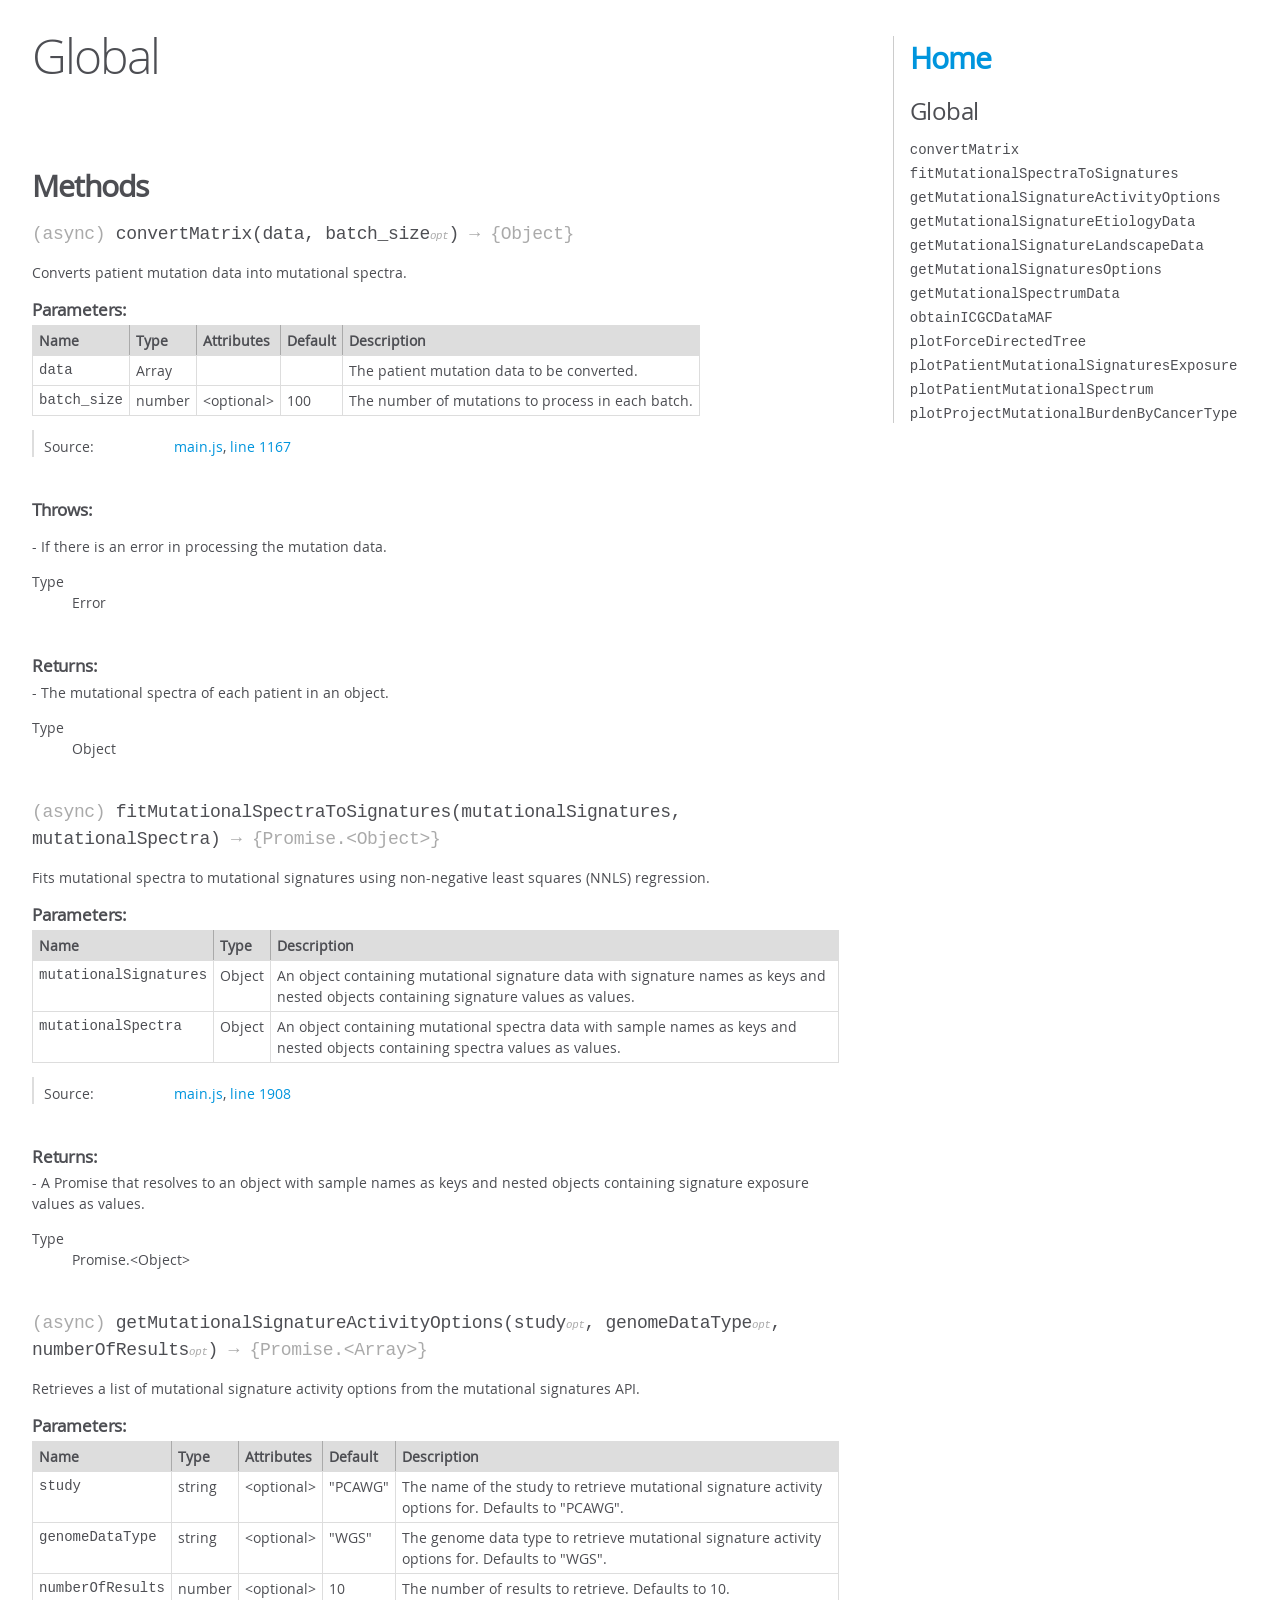
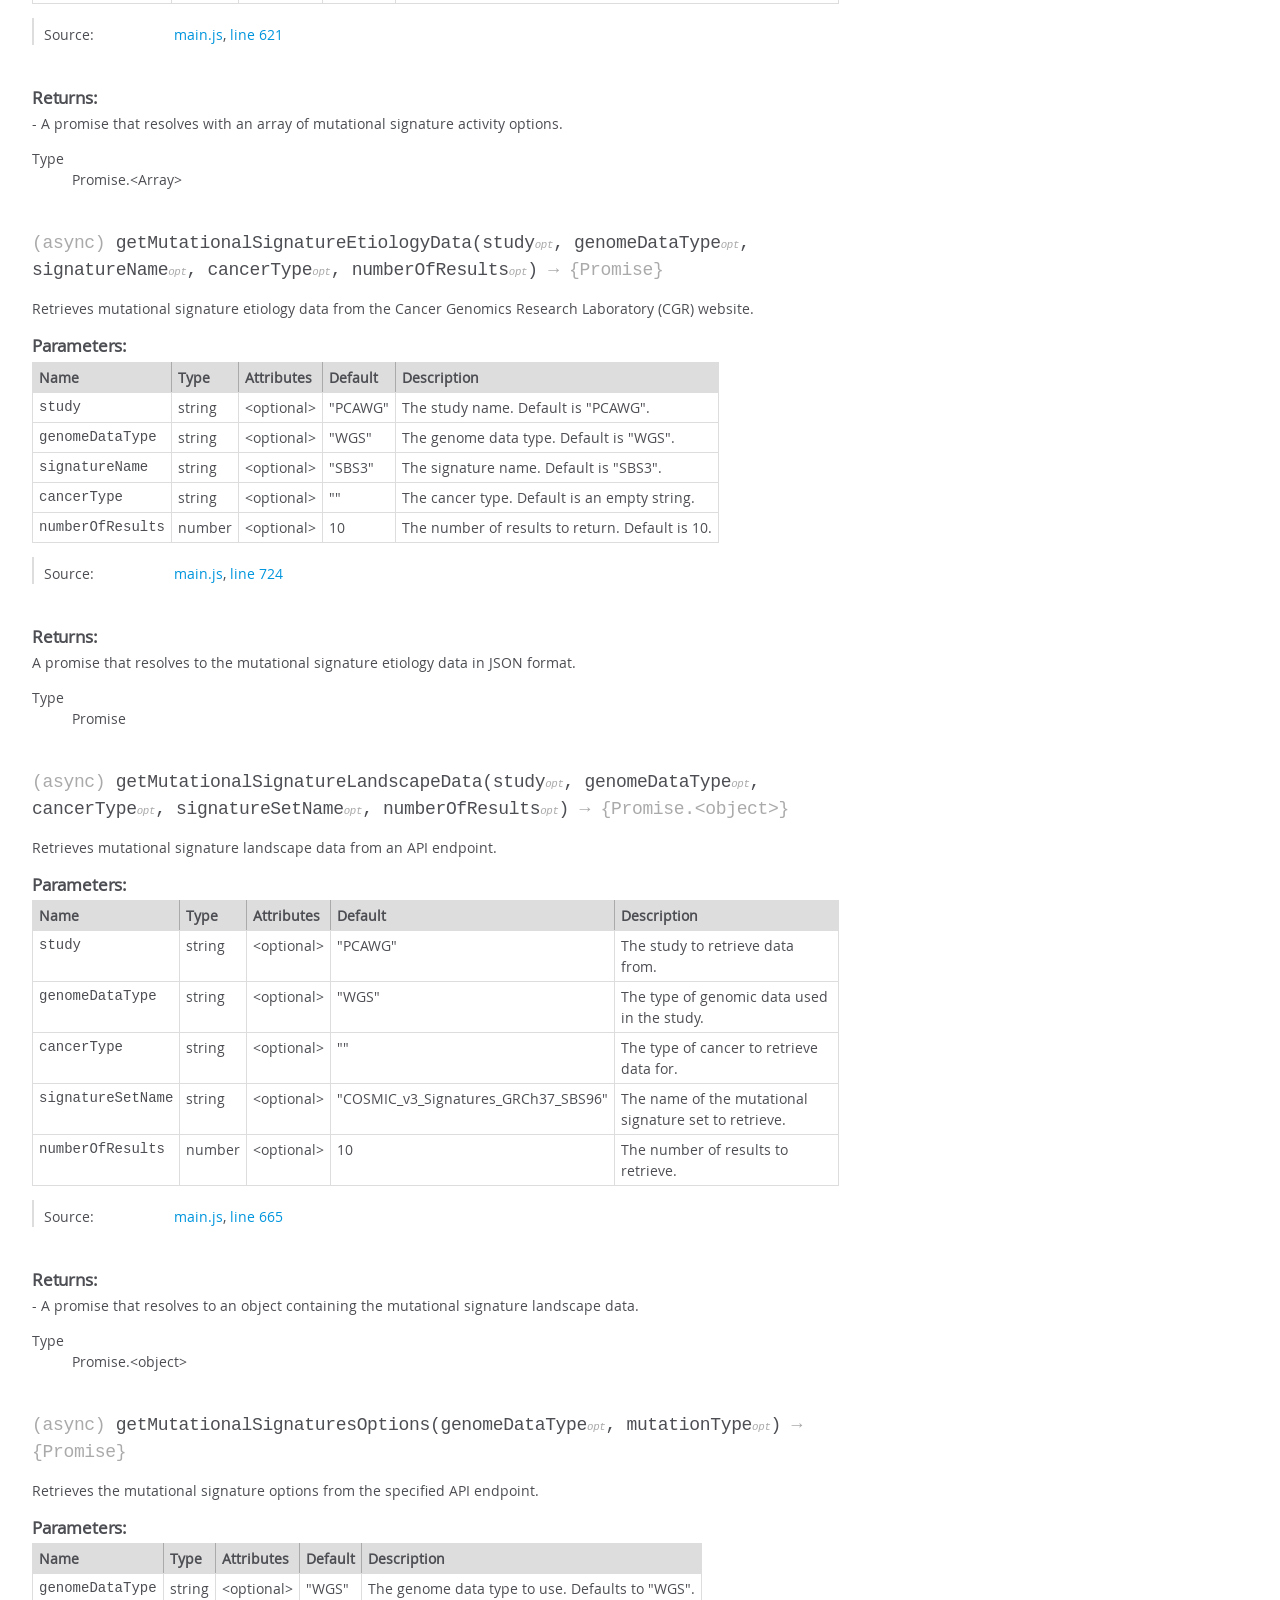
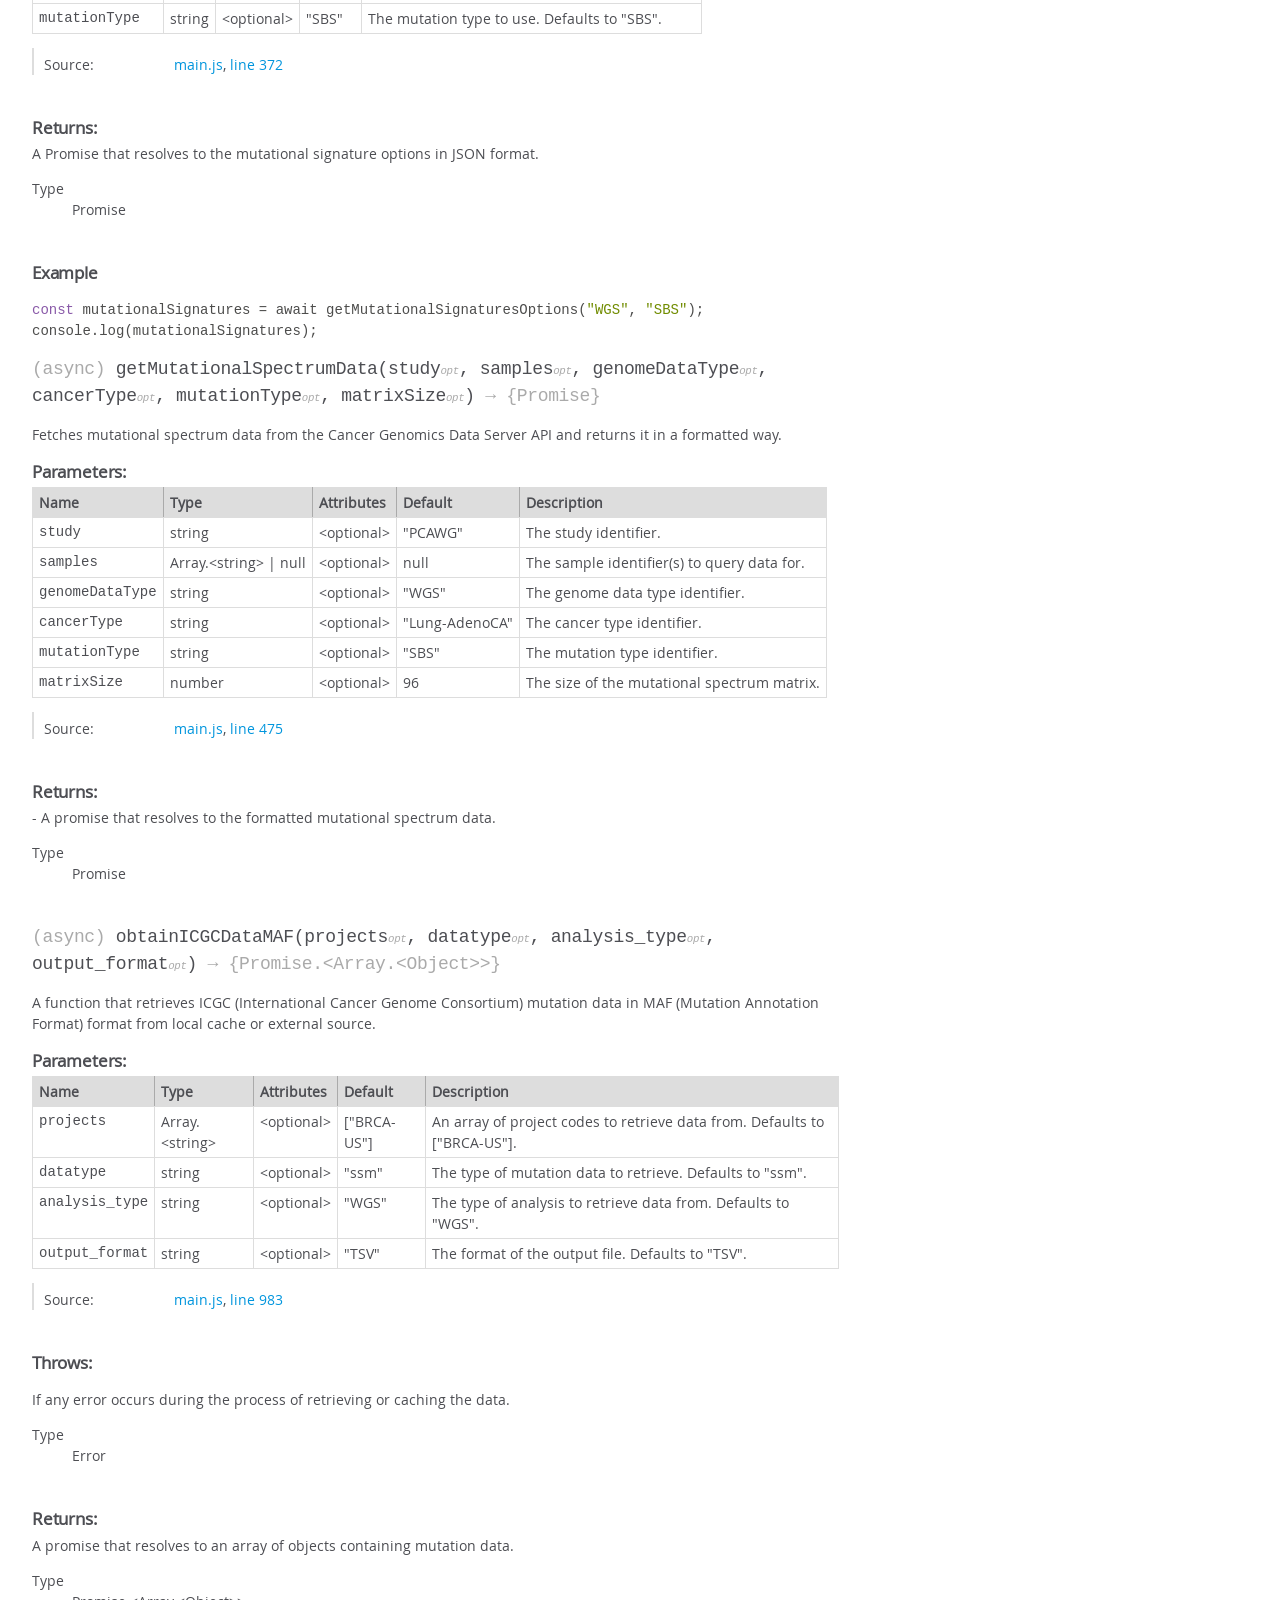
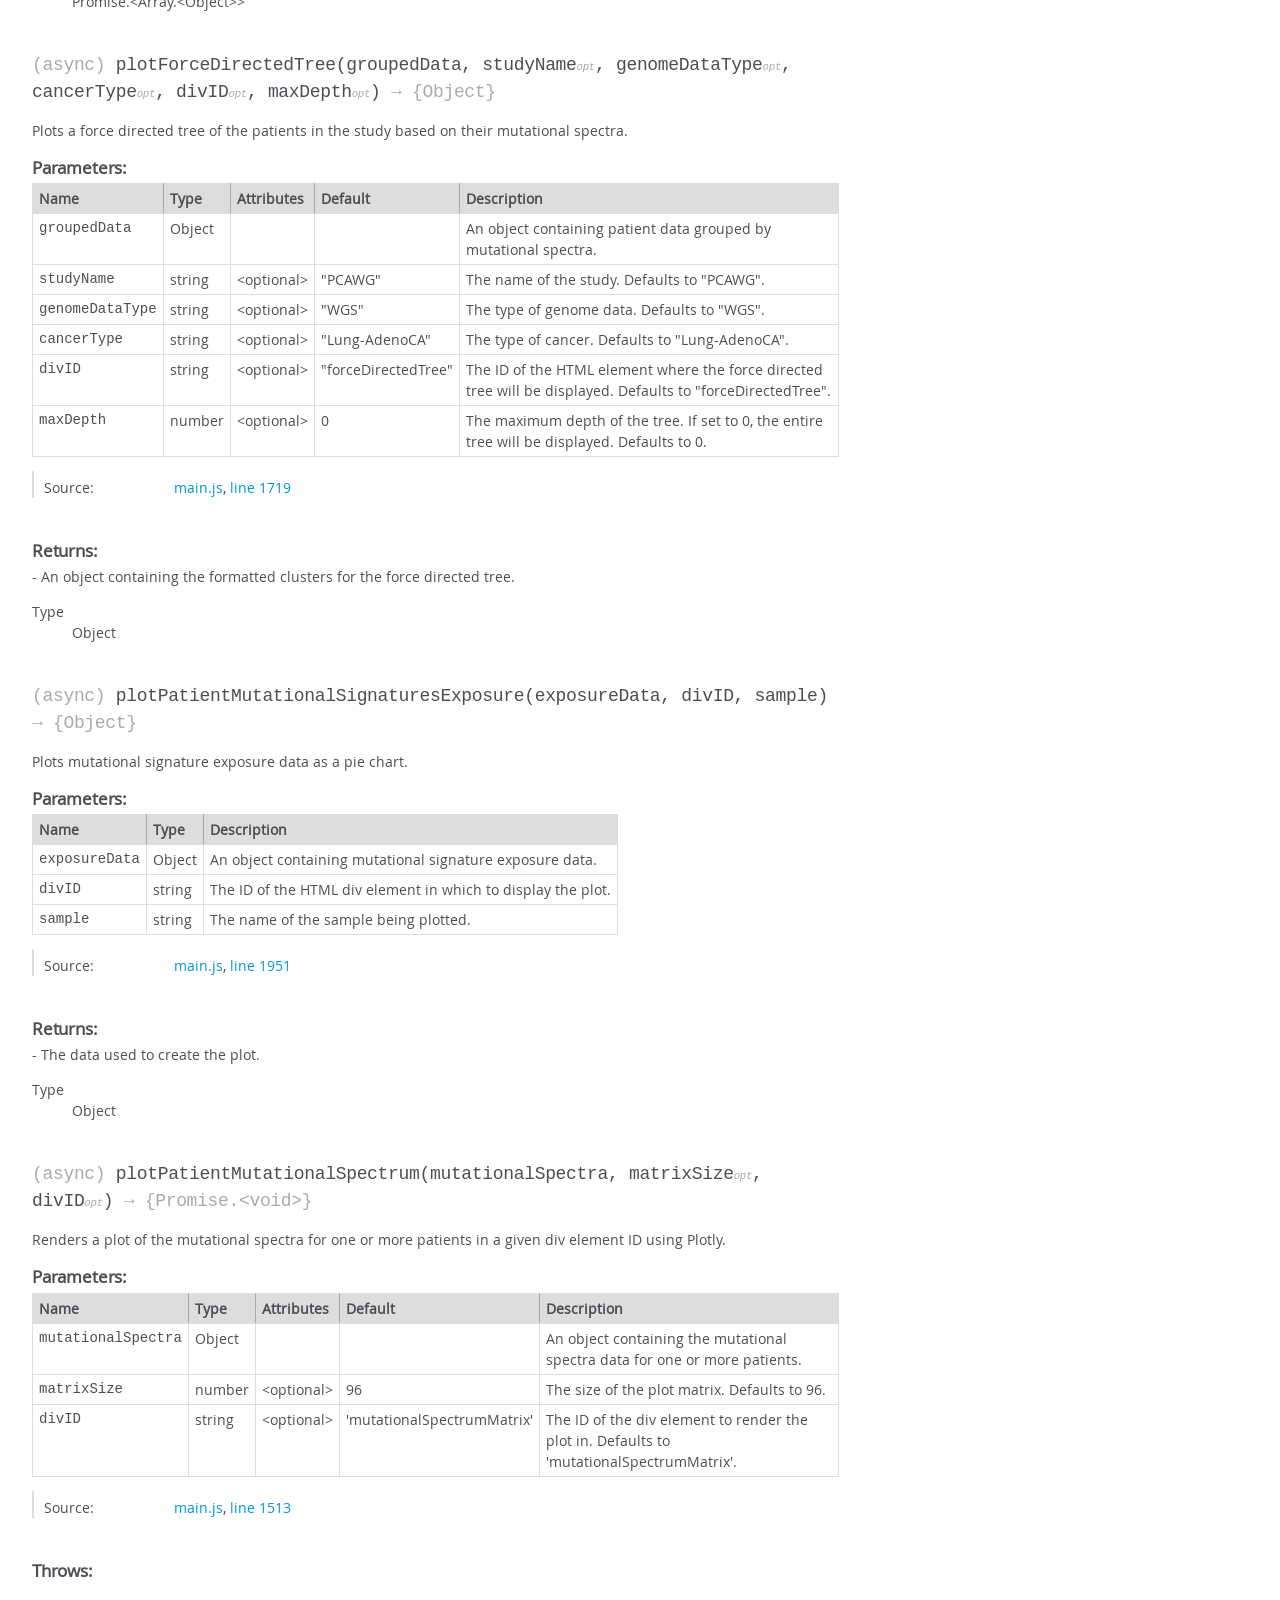
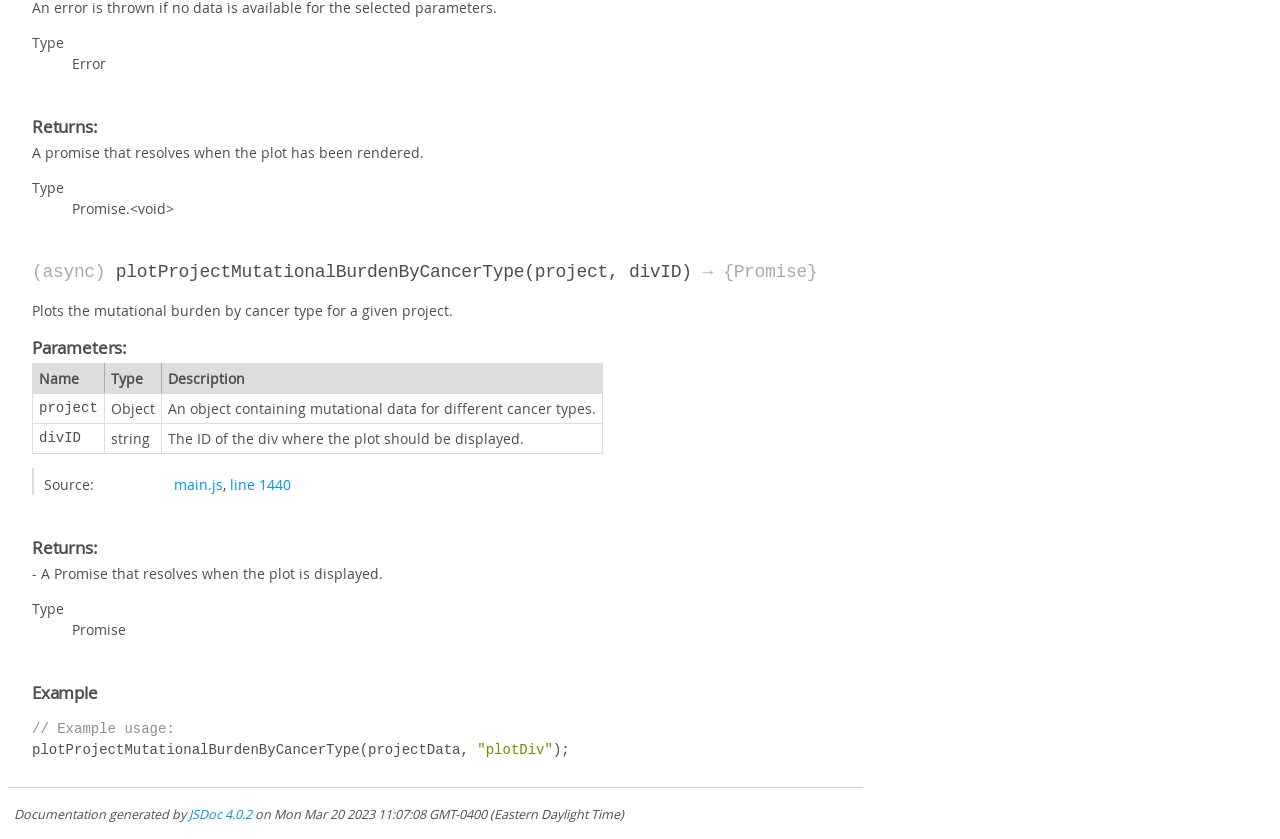
==== global.html @ dd41772c "Directory structure change" ====
<!DOCTYPE html>
<html lang="en">
<head>
    <meta charset="utf-8">
    <title>JSDoc: Global</title>

    <script src="scripts/prettify/prettify.js"> </script>
    <script src="scripts/prettify/lang-css.js"> </script>
    <!--[if lt IE 9]>
      <script src="//html5shiv.googlecode.com/svn/trunk/html5.js"></script>
    <![endif]-->
    <link type="text/css" rel="stylesheet" href="styles/prettify-tomorrow.css">
    <link type="text/css" rel="stylesheet" href="styles/jsdoc-default.css">
</head>

<body>

<div id="main">

    <h1 class="page-title">Global</h1>

    




<section>

<header>
    
        <h2></h2>
        
    
</header>

<article>
    <div class="container-overview">
    
        

        


<dl class="details">

    

    

    

    

    

    

    

    

    

    

    

    

    

    

    

    
</dl>


        
    
    </div>

    

    

    

    

    

    

    

    
        <h3 class="subsection-title">Methods</h3>

        
            

    

    
    <h4 class="name" id="convertMatrix"><span class="type-signature">(async) </span>convertMatrix<span class="signature">(data, batch_size<span class="signature-attributes">opt</span>)</span><span class="type-signature"> &rarr; {Object}</span></h4>
    

    



<div class="description">
    Converts patient mutation data into mutational spectra.
</div>









    <h5>Parameters:</h5>
    

<table class="params">
    <thead>
    <tr>
        
        <th>Name</th>
        

        <th>Type</th>

        
        <th>Attributes</th>
        

        
        <th>Default</th>
        

        <th class="last">Description</th>
    </tr>
    </thead>

    <tbody>
    

        <tr>
            
                <td class="name"><code>data</code></td>
            

            <td class="type">
            
                
<span class="param-type">Array</span>


            
            </td>

            
                <td class="attributes">
                

                

                
                </td>
            

            
                <td class="default">
                
                </td>
            

            <td class="description last">The patient mutation data to be converted.</td>
        </tr>

    

        <tr>
            
                <td class="name"><code>batch_size</code></td>
            

            <td class="type">
            
                
<span class="param-type">number</span>


            
            </td>

            
                <td class="attributes">
                
                    &lt;optional><br>
                

                

                
                </td>
            

            
                <td class="default">
                
                    100
                
                </td>
            

            <td class="description last">The number of mutations to process in each batch.</td>
        </tr>

    
    </tbody>
</table>






<dl class="details">

    

    

    

    

    

    

    

    

    

    

    

    

    
    <dt class="tag-source">Source:</dt>
    <dd class="tag-source"><ul class="dummy"><li>
        <a href="main.js.html">main.js</a>, <a href="main.js.html#line1167">line 1167</a>
    </li></ul></dd>
    

    

    

    
</dl>













<h5>Throws:</h5>

        

<dl>
    <dt>
        <div class="param-desc">
        - If there is an error in processing the mutation data.
        </div>
    </dt>
    <dd></dd>
    <dt>
        <dl>
            <dt>
                Type
            </dt>
            <dd>
                
<span class="param-type">Error</span>


            </dd>
        </dl>
    </dt>
    <dd></dd>
</dl>


    


<h5>Returns:</h5>

        
<div class="param-desc">
    - The mutational spectra of each patient in an object.
</div>



<dl>
    <dt>
        Type
    </dt>
    <dd>
        
<span class="param-type">Object</span>


    </dd>
</dl>

    





        
            

    

    
    <h4 class="name" id="fitMutationalSpectraToSignatures"><span class="type-signature">(async) </span>fitMutationalSpectraToSignatures<span class="signature">(mutationalSignatures, mutationalSpectra)</span><span class="type-signature"> &rarr; {Promise.&lt;Object>}</span></h4>
    

    



<div class="description">
    Fits mutational spectra to mutational signatures using non-negative least squares (NNLS) regression.
</div>









    <h5>Parameters:</h5>
    

<table class="params">
    <thead>
    <tr>
        
        <th>Name</th>
        

        <th>Type</th>

        

        

        <th class="last">Description</th>
    </tr>
    </thead>

    <tbody>
    

        <tr>
            
                <td class="name"><code>mutationalSignatures</code></td>
            

            <td class="type">
            
                
<span class="param-type">Object</span>


            
            </td>

            

            

            <td class="description last">An object containing mutational signature data with signature names as keys and nested objects containing signature values as values.</td>
        </tr>

    

        <tr>
            
                <td class="name"><code>mutationalSpectra</code></td>
            

            <td class="type">
            
                
<span class="param-type">Object</span>


            
            </td>

            

            

            <td class="description last">An object containing mutational spectra data with sample names as keys and nested objects containing spectra values as values.</td>
        </tr>

    
    </tbody>
</table>






<dl class="details">

    

    

    

    

    

    

    

    

    

    

    

    

    
    <dt class="tag-source">Source:</dt>
    <dd class="tag-source"><ul class="dummy"><li>
        <a href="main.js.html">main.js</a>, <a href="main.js.html#line1908">line 1908</a>
    </li></ul></dd>
    

    

    

    
</dl>















<h5>Returns:</h5>

        
<div class="param-desc">
    - A Promise that resolves to an object with sample names as keys and nested objects containing signature exposure values as values.
</div>



<dl>
    <dt>
        Type
    </dt>
    <dd>
        
<span class="param-type">Promise.&lt;Object></span>


    </dd>
</dl>

    





        
            

    

    
    <h4 class="name" id="getMutationalSignatureActivityOptions"><span class="type-signature">(async) </span>getMutationalSignatureActivityOptions<span class="signature">(study<span class="signature-attributes">opt</span>, genomeDataType<span class="signature-attributes">opt</span>, numberOfResults<span class="signature-attributes">opt</span>)</span><span class="type-signature"> &rarr; {Promise.&lt;Array>}</span></h4>
    

    



<div class="description">
    Retrieves a list of mutational signature activity options from the mutational signatures API.
</div>









    <h5>Parameters:</h5>
    

<table class="params">
    <thead>
    <tr>
        
        <th>Name</th>
        

        <th>Type</th>

        
        <th>Attributes</th>
        

        
        <th>Default</th>
        

        <th class="last">Description</th>
    </tr>
    </thead>

    <tbody>
    

        <tr>
            
                <td class="name"><code>study</code></td>
            

            <td class="type">
            
                
<span class="param-type">string</span>


            
            </td>

            
                <td class="attributes">
                
                    &lt;optional><br>
                

                

                
                </td>
            

            
                <td class="default">
                
                    "PCAWG"
                
                </td>
            

            <td class="description last">The name of the study to retrieve mutational signature activity options for. Defaults to "PCAWG".</td>
        </tr>

    

        <tr>
            
                <td class="name"><code>genomeDataType</code></td>
            

            <td class="type">
            
                
<span class="param-type">string</span>


            
            </td>

            
                <td class="attributes">
                
                    &lt;optional><br>
                

                

                
                </td>
            

            
                <td class="default">
                
                    "WGS"
                
                </td>
            

            <td class="description last">The genome data type to retrieve mutational signature activity options for. Defaults to "WGS".</td>
        </tr>

    

        <tr>
            
                <td class="name"><code>numberOfResults</code></td>
            

            <td class="type">
            
                
<span class="param-type">number</span>


            
            </td>

            
                <td class="attributes">
                
                    &lt;optional><br>
                

                

                
                </td>
            

            
                <td class="default">
                
                    10
                
                </td>
            

            <td class="description last">The number of results to retrieve. Defaults to 10.</td>
        </tr>

    
    </tbody>
</table>






<dl class="details">

    

    

    

    

    

    

    

    

    

    

    

    

    
    <dt class="tag-source">Source:</dt>
    <dd class="tag-source"><ul class="dummy"><li>
        <a href="main.js.html">main.js</a>, <a href="main.js.html#line621">line 621</a>
    </li></ul></dd>
    

    

    

    
</dl>















<h5>Returns:</h5>

        
<div class="param-desc">
    - A promise that resolves with an array of mutational signature activity options.
</div>



<dl>
    <dt>
        Type
    </dt>
    <dd>
        
<span class="param-type">Promise.&lt;Array></span>


    </dd>
</dl>

    





        
            

    

    
    <h4 class="name" id="getMutationalSignatureEtiologyData"><span class="type-signature">(async) </span>getMutationalSignatureEtiologyData<span class="signature">(study<span class="signature-attributes">opt</span>, genomeDataType<span class="signature-attributes">opt</span>, signatureName<span class="signature-attributes">opt</span>, cancerType<span class="signature-attributes">opt</span>, numberOfResults<span class="signature-attributes">opt</span>)</span><span class="type-signature"> &rarr; {Promise}</span></h4>
    

    



<div class="description">
    Retrieves mutational signature etiology data from the Cancer Genomics Research Laboratory (CGR) website.
</div>









    <h5>Parameters:</h5>
    

<table class="params">
    <thead>
    <tr>
        
        <th>Name</th>
        

        <th>Type</th>

        
        <th>Attributes</th>
        

        
        <th>Default</th>
        

        <th class="last">Description</th>
    </tr>
    </thead>

    <tbody>
    

        <tr>
            
                <td class="name"><code>study</code></td>
            

            <td class="type">
            
                
<span class="param-type">string</span>


            
            </td>

            
                <td class="attributes">
                
                    &lt;optional><br>
                

                

                
                </td>
            

            
                <td class="default">
                
                    "PCAWG"
                
                </td>
            

            <td class="description last">The study name. Default is "PCAWG".</td>
        </tr>

    

        <tr>
            
                <td class="name"><code>genomeDataType</code></td>
            

            <td class="type">
            
                
<span class="param-type">string</span>


            
            </td>

            
                <td class="attributes">
                
                    &lt;optional><br>
                

                

                
                </td>
            

            
                <td class="default">
                
                    "WGS"
                
                </td>
            

            <td class="description last">The genome data type. Default is "WGS".</td>
        </tr>

    

        <tr>
            
                <td class="name"><code>signatureName</code></td>
            

            <td class="type">
            
                
<span class="param-type">string</span>


            
            </td>

            
                <td class="attributes">
                
                    &lt;optional><br>
                

                

                
                </td>
            

            
                <td class="default">
                
                    "SBS3"
                
                </td>
            

            <td class="description last">The signature name. Default is "SBS3".</td>
        </tr>

    

        <tr>
            
                <td class="name"><code>cancerType</code></td>
            

            <td class="type">
            
                
<span class="param-type">string</span>


            
            </td>

            
                <td class="attributes">
                
                    &lt;optional><br>
                

                

                
                </td>
            

            
                <td class="default">
                
                    ""
                
                </td>
            

            <td class="description last">The cancer type. Default is an empty string.</td>
        </tr>

    

        <tr>
            
                <td class="name"><code>numberOfResults</code></td>
            

            <td class="type">
            
                
<span class="param-type">number</span>


            
            </td>

            
                <td class="attributes">
                
                    &lt;optional><br>
                

                

                
                </td>
            

            
                <td class="default">
                
                    10
                
                </td>
            

            <td class="description last">The number of results to return. Default is 10.</td>
        </tr>

    
    </tbody>
</table>






<dl class="details">

    

    

    

    

    

    

    

    

    

    

    

    

    
    <dt class="tag-source">Source:</dt>
    <dd class="tag-source"><ul class="dummy"><li>
        <a href="main.js.html">main.js</a>, <a href="main.js.html#line724">line 724</a>
    </li></ul></dd>
    

    

    

    
</dl>















<h5>Returns:</h5>

        
<div class="param-desc">
    A promise that resolves to the mutational signature etiology data in JSON format.
</div>



<dl>
    <dt>
        Type
    </dt>
    <dd>
        
<span class="param-type">Promise</span>


    </dd>
</dl>

    





        
            

    

    
    <h4 class="name" id="getMutationalSignatureLandscapeData"><span class="type-signature">(async) </span>getMutationalSignatureLandscapeData<span class="signature">(study<span class="signature-attributes">opt</span>, genomeDataType<span class="signature-attributes">opt</span>, cancerType<span class="signature-attributes">opt</span>, signatureSetName<span class="signature-attributes">opt</span>, numberOfResults<span class="signature-attributes">opt</span>)</span><span class="type-signature"> &rarr; {Promise.&lt;object>}</span></h4>
    

    



<div class="description">
    Retrieves mutational signature landscape data from an API endpoint.
</div>









    <h5>Parameters:</h5>
    

<table class="params">
    <thead>
    <tr>
        
        <th>Name</th>
        

        <th>Type</th>

        
        <th>Attributes</th>
        

        
        <th>Default</th>
        

        <th class="last">Description</th>
    </tr>
    </thead>

    <tbody>
    

        <tr>
            
                <td class="name"><code>study</code></td>
            

            <td class="type">
            
                
<span class="param-type">string</span>


            
            </td>

            
                <td class="attributes">
                
                    &lt;optional><br>
                

                

                
                </td>
            

            
                <td class="default">
                
                    "PCAWG"
                
                </td>
            

            <td class="description last">The study to retrieve data from.</td>
        </tr>

    

        <tr>
            
                <td class="name"><code>genomeDataType</code></td>
            

            <td class="type">
            
                
<span class="param-type">string</span>


            
            </td>

            
                <td class="attributes">
                
                    &lt;optional><br>
                

                

                
                </td>
            

            
                <td class="default">
                
                    "WGS"
                
                </td>
            

            <td class="description last">The type of genomic data used in the study.</td>
        </tr>

    

        <tr>
            
                <td class="name"><code>cancerType</code></td>
            

            <td class="type">
            
                
<span class="param-type">string</span>


            
            </td>

            
                <td class="attributes">
                
                    &lt;optional><br>
                

                

                
                </td>
            

            
                <td class="default">
                
                    ""
                
                </td>
            

            <td class="description last">The type of cancer to retrieve data for.</td>
        </tr>

    

        <tr>
            
                <td class="name"><code>signatureSetName</code></td>
            

            <td class="type">
            
                
<span class="param-type">string</span>


            
            </td>

            
                <td class="attributes">
                
                    &lt;optional><br>
                

                

                
                </td>
            

            
                <td class="default">
                
                    "COSMIC_v3_Signatures_GRCh37_SBS96"
                
                </td>
            

            <td class="description last">The name of the mutational signature set to retrieve.</td>
        </tr>

    

        <tr>
            
                <td class="name"><code>numberOfResults</code></td>
            

            <td class="type">
            
                
<span class="param-type">number</span>


            
            </td>

            
                <td class="attributes">
                
                    &lt;optional><br>
                

                

                
                </td>
            

            
                <td class="default">
                
                    10
                
                </td>
            

            <td class="description last">The number of results to retrieve.</td>
        </tr>

    
    </tbody>
</table>






<dl class="details">

    

    

    

    

    

    

    

    

    

    

    

    

    
    <dt class="tag-source">Source:</dt>
    <dd class="tag-source"><ul class="dummy"><li>
        <a href="main.js.html">main.js</a>, <a href="main.js.html#line665">line 665</a>
    </li></ul></dd>
    

    

    

    
</dl>















<h5>Returns:</h5>

        
<div class="param-desc">
    - A promise that resolves to an object containing the mutational signature landscape data.
</div>



<dl>
    <dt>
        Type
    </dt>
    <dd>
        
<span class="param-type">Promise.&lt;object></span>


    </dd>
</dl>

    





        
            

    

    
    <h4 class="name" id="getMutationalSignaturesOptions"><span class="type-signature">(async) </span>getMutationalSignaturesOptions<span class="signature">(genomeDataType<span class="signature-attributes">opt</span>, mutationType<span class="signature-attributes">opt</span>)</span><span class="type-signature"> &rarr; {Promise}</span></h4>
    

    



<div class="description">
    Retrieves the mutational signature options from the specified API endpoint.
</div>









    <h5>Parameters:</h5>
    

<table class="params">
    <thead>
    <tr>
        
        <th>Name</th>
        

        <th>Type</th>

        
        <th>Attributes</th>
        

        
        <th>Default</th>
        

        <th class="last">Description</th>
    </tr>
    </thead>

    <tbody>
    

        <tr>
            
                <td class="name"><code>genomeDataType</code></td>
            

            <td class="type">
            
                
<span class="param-type">string</span>


            
            </td>

            
                <td class="attributes">
                
                    &lt;optional><br>
                

                

                
                </td>
            

            
                <td class="default">
                
                    "WGS"
                
                </td>
            

            <td class="description last">The genome data type to use. Defaults to "WGS".</td>
        </tr>

    

        <tr>
            
                <td class="name"><code>mutationType</code></td>
            

            <td class="type">
            
                
<span class="param-type">string</span>


            
            </td>

            
                <td class="attributes">
                
                    &lt;optional><br>
                

                

                
                </td>
            

            
                <td class="default">
                
                    "SBS"
                
                </td>
            

            <td class="description last">The mutation type to use. Defaults to "SBS".</td>
        </tr>

    
    </tbody>
</table>






<dl class="details">

    

    

    

    

    

    

    

    

    

    

    

    

    
    <dt class="tag-source">Source:</dt>
    <dd class="tag-source"><ul class="dummy"><li>
        <a href="main.js.html">main.js</a>, <a href="main.js.html#line372">line 372</a>
    </li></ul></dd>
    

    

    

    
</dl>















<h5>Returns:</h5>

        
<div class="param-desc">
    A Promise that resolves to the mutational signature options in JSON format.
</div>



<dl>
    <dt>
        Type
    </dt>
    <dd>
        
<span class="param-type">Promise</span>


    </dd>
</dl>

    




    <h5>Example</h5>
    
    <pre class="prettyprint"><code>const mutationalSignatures = await getMutationalSignaturesOptions("WGS", "SBS");
console.log(mutationalSignatures);</code></pre>



        
            

    

    
    <h4 class="name" id="getMutationalSpectrumData"><span class="type-signature">(async) </span>getMutationalSpectrumData<span class="signature">(study<span class="signature-attributes">opt</span>, samples<span class="signature-attributes">opt</span>, genomeDataType<span class="signature-attributes">opt</span>, cancerType<span class="signature-attributes">opt</span>, mutationType<span class="signature-attributes">opt</span>, matrixSize<span class="signature-attributes">opt</span>)</span><span class="type-signature"> &rarr; {Promise}</span></h4>
    

    



<div class="description">
    Fetches mutational spectrum data from the Cancer Genomics Data Server API and returns it in a formatted way.
</div>









    <h5>Parameters:</h5>
    

<table class="params">
    <thead>
    <tr>
        
        <th>Name</th>
        

        <th>Type</th>

        
        <th>Attributes</th>
        

        
        <th>Default</th>
        

        <th class="last">Description</th>
    </tr>
    </thead>

    <tbody>
    

        <tr>
            
                <td class="name"><code>study</code></td>
            

            <td class="type">
            
                
<span class="param-type">string</span>


            
            </td>

            
                <td class="attributes">
                
                    &lt;optional><br>
                

                

                
                </td>
            

            
                <td class="default">
                
                    "PCAWG"
                
                </td>
            

            <td class="description last">The study identifier.</td>
        </tr>

    

        <tr>
            
                <td class="name"><code>samples</code></td>
            

            <td class="type">
            
                
<span class="param-type">Array.&lt;string></span>
|

<span class="param-type">null</span>


            
            </td>

            
                <td class="attributes">
                
                    &lt;optional><br>
                

                

                
                </td>
            

            
                <td class="default">
                
                    null
                
                </td>
            

            <td class="description last">The sample identifier(s) to query data for.</td>
        </tr>

    

        <tr>
            
                <td class="name"><code>genomeDataType</code></td>
            

            <td class="type">
            
                
<span class="param-type">string</span>


            
            </td>

            
                <td class="attributes">
                
                    &lt;optional><br>
                

                

                
                </td>
            

            
                <td class="default">
                
                    "WGS"
                
                </td>
            

            <td class="description last">The genome data type identifier.</td>
        </tr>

    

        <tr>
            
                <td class="name"><code>cancerType</code></td>
            

            <td class="type">
            
                
<span class="param-type">string</span>


            
            </td>

            
                <td class="attributes">
                
                    &lt;optional><br>
                

                

                
                </td>
            

            
                <td class="default">
                
                    "Lung-AdenoCA"
                
                </td>
            

            <td class="description last">The cancer type identifier.</td>
        </tr>

    

        <tr>
            
                <td class="name"><code>mutationType</code></td>
            

            <td class="type">
            
                
<span class="param-type">string</span>


            
            </td>

            
                <td class="attributes">
                
                    &lt;optional><br>
                

                

                
                </td>
            

            
                <td class="default">
                
                    "SBS"
                
                </td>
            

            <td class="description last">The mutation type identifier.</td>
        </tr>

    

        <tr>
            
                <td class="name"><code>matrixSize</code></td>
            

            <td class="type">
            
                
<span class="param-type">number</span>


            
            </td>

            
                <td class="attributes">
                
                    &lt;optional><br>
                

                

                
                </td>
            

            
                <td class="default">
                
                    96
                
                </td>
            

            <td class="description last">The size of the mutational spectrum matrix.</td>
        </tr>

    
    </tbody>
</table>






<dl class="details">

    

    

    

    

    

    

    

    

    

    

    

    

    
    <dt class="tag-source">Source:</dt>
    <dd class="tag-source"><ul class="dummy"><li>
        <a href="main.js.html">main.js</a>, <a href="main.js.html#line475">line 475</a>
    </li></ul></dd>
    

    

    

    
</dl>















<h5>Returns:</h5>

        
<div class="param-desc">
    - A promise that resolves to the formatted mutational spectrum data.
</div>



<dl>
    <dt>
        Type
    </dt>
    <dd>
        
<span class="param-type">Promise</span>


    </dd>
</dl>

    





        
            

    

    
    <h4 class="name" id="obtainICGCDataMAF"><span class="type-signature">(async) </span>obtainICGCDataMAF<span class="signature">(projects<span class="signature-attributes">opt</span>, datatype<span class="signature-attributes">opt</span>, analysis_type<span class="signature-attributes">opt</span>, output_format<span class="signature-attributes">opt</span>)</span><span class="type-signature"> &rarr; {Promise.&lt;Array.&lt;Object>>}</span></h4>
    

    



<div class="description">
    A function that retrieves ICGC (International Cancer Genome Consortium) mutation data in MAF (Mutation Annotation Format) format from local cache or external source.
</div>









    <h5>Parameters:</h5>
    

<table class="params">
    <thead>
    <tr>
        
        <th>Name</th>
        

        <th>Type</th>

        
        <th>Attributes</th>
        

        
        <th>Default</th>
        

        <th class="last">Description</th>
    </tr>
    </thead>

    <tbody>
    

        <tr>
            
                <td class="name"><code>projects</code></td>
            

            <td class="type">
            
                
<span class="param-type">Array.&lt;string></span>


            
            </td>

            
                <td class="attributes">
                
                    &lt;optional><br>
                

                

                
                </td>
            

            
                <td class="default">
                
                    ["BRCA-US"]
                
                </td>
            

            <td class="description last">An array of project codes to retrieve data from. Defaults to ["BRCA-US"].</td>
        </tr>

    

        <tr>
            
                <td class="name"><code>datatype</code></td>
            

            <td class="type">
            
                
<span class="param-type">string</span>


            
            </td>

            
                <td class="attributes">
                
                    &lt;optional><br>
                

                

                
                </td>
            

            
                <td class="default">
                
                    "ssm"
                
                </td>
            

            <td class="description last">The type of mutation data to retrieve. Defaults to "ssm".</td>
        </tr>

    

        <tr>
            
                <td class="name"><code>analysis_type</code></td>
            

            <td class="type">
            
                
<span class="param-type">string</span>


            
            </td>

            
                <td class="attributes">
                
                    &lt;optional><br>
                

                

                
                </td>
            

            
                <td class="default">
                
                    "WGS"
                
                </td>
            

            <td class="description last">The type of analysis to retrieve data from. Defaults to "WGS".</td>
        </tr>

    

        <tr>
            
                <td class="name"><code>output_format</code></td>
            

            <td class="type">
            
                
<span class="param-type">string</span>


            
            </td>

            
                <td class="attributes">
                
                    &lt;optional><br>
                

                

                
                </td>
            

            
                <td class="default">
                
                    "TSV"
                
                </td>
            

            <td class="description last">The format of the output file. Defaults to "TSV".</td>
        </tr>

    
    </tbody>
</table>






<dl class="details">

    

    

    

    

    

    

    

    

    

    

    

    

    
    <dt class="tag-source">Source:</dt>
    <dd class="tag-source"><ul class="dummy"><li>
        <a href="main.js.html">main.js</a>, <a href="main.js.html#line983">line 983</a>
    </li></ul></dd>
    

    

    

    
</dl>













<h5>Throws:</h5>

        

<dl>
    <dt>
        <div class="param-desc">
        If any error occurs during the process of retrieving or caching the data.
        </div>
    </dt>
    <dd></dd>
    <dt>
        <dl>
            <dt>
                Type
            </dt>
            <dd>
                
<span class="param-type">Error</span>


            </dd>
        </dl>
    </dt>
    <dd></dd>
</dl>


    


<h5>Returns:</h5>

        
<div class="param-desc">
    A promise that resolves to an array of objects containing mutation data.
</div>



<dl>
    <dt>
        Type
    </dt>
    <dd>
        
<span class="param-type">Promise.&lt;Array.&lt;Object>></span>


    </dd>
</dl>

    





        
            

    

    
    <h4 class="name" id="plotForceDirectedTree"><span class="type-signature">(async) </span>plotForceDirectedTree<span class="signature">(groupedData, studyName<span class="signature-attributes">opt</span>, genomeDataType<span class="signature-attributes">opt</span>, cancerType<span class="signature-attributes">opt</span>, divID<span class="signature-attributes">opt</span>, maxDepth<span class="signature-attributes">opt</span>)</span><span class="type-signature"> &rarr; {Object}</span></h4>
    

    



<div class="description">
    Plots a force directed tree of the patients in the study based on their mutational spectra.
</div>









    <h5>Parameters:</h5>
    

<table class="params">
    <thead>
    <tr>
        
        <th>Name</th>
        

        <th>Type</th>

        
        <th>Attributes</th>
        

        
        <th>Default</th>
        

        <th class="last">Description</th>
    </tr>
    </thead>

    <tbody>
    

        <tr>
            
                <td class="name"><code>groupedData</code></td>
            

            <td class="type">
            
                
<span class="param-type">Object</span>


            
            </td>

            
                <td class="attributes">
                

                

                
                </td>
            

            
                <td class="default">
                
                </td>
            

            <td class="description last">An object containing patient data grouped by mutational spectra.</td>
        </tr>

    

        <tr>
            
                <td class="name"><code>studyName</code></td>
            

            <td class="type">
            
                
<span class="param-type">string</span>


            
            </td>

            
                <td class="attributes">
                
                    &lt;optional><br>
                

                

                
                </td>
            

            
                <td class="default">
                
                    "PCAWG"
                
                </td>
            

            <td class="description last">The name of the study. Defaults to "PCAWG".</td>
        </tr>

    

        <tr>
            
                <td class="name"><code>genomeDataType</code></td>
            

            <td class="type">
            
                
<span class="param-type">string</span>


            
            </td>

            
                <td class="attributes">
                
                    &lt;optional><br>
                

                

                
                </td>
            

            
                <td class="default">
                
                    "WGS"
                
                </td>
            

            <td class="description last">The type of genome data. Defaults to "WGS".</td>
        </tr>

    

        <tr>
            
                <td class="name"><code>cancerType</code></td>
            

            <td class="type">
            
                
<span class="param-type">string</span>


            
            </td>

            
                <td class="attributes">
                
                    &lt;optional><br>
                

                

                
                </td>
            

            
                <td class="default">
                
                    "Lung-AdenoCA"
                
                </td>
            

            <td class="description last">The type of cancer. Defaults to "Lung-AdenoCA".</td>
        </tr>

    

        <tr>
            
                <td class="name"><code>divID</code></td>
            

            <td class="type">
            
                
<span class="param-type">string</span>


            
            </td>

            
                <td class="attributes">
                
                    &lt;optional><br>
                

                

                
                </td>
            

            
                <td class="default">
                
                    "forceDirectedTree"
                
                </td>
            

            <td class="description last">The ID of the HTML element where the force directed tree will be displayed. Defaults to "forceDirectedTree".</td>
        </tr>

    

        <tr>
            
                <td class="name"><code>maxDepth</code></td>
            

            <td class="type">
            
                
<span class="param-type">number</span>


            
            </td>

            
                <td class="attributes">
                
                    &lt;optional><br>
                

                

                
                </td>
            

            
                <td class="default">
                
                    0
                
                </td>
            

            <td class="description last">The maximum depth of the tree. If set to 0, the entire tree will be displayed. Defaults to 0.</td>
        </tr>

    
    </tbody>
</table>






<dl class="details">

    

    

    

    

    

    

    

    

    

    

    

    

    
    <dt class="tag-source">Source:</dt>
    <dd class="tag-source"><ul class="dummy"><li>
        <a href="main.js.html">main.js</a>, <a href="main.js.html#line1719">line 1719</a>
    </li></ul></dd>
    

    

    

    
</dl>















<h5>Returns:</h5>

        
<div class="param-desc">
    - An object containing the formatted clusters for the force directed tree.
</div>



<dl>
    <dt>
        Type
    </dt>
    <dd>
        
<span class="param-type">Object</span>


    </dd>
</dl>

    





        
            

    

    
    <h4 class="name" id="plotPatientMutationalSignaturesExposure"><span class="type-signature">(async) </span>plotPatientMutationalSignaturesExposure<span class="signature">(exposureData, divID, sample)</span><span class="type-signature"> &rarr; {Object}</span></h4>
    

    



<div class="description">
    Plots mutational signature exposure data as a pie chart.
</div>









    <h5>Parameters:</h5>
    

<table class="params">
    <thead>
    <tr>
        
        <th>Name</th>
        

        <th>Type</th>

        

        

        <th class="last">Description</th>
    </tr>
    </thead>

    <tbody>
    

        <tr>
            
                <td class="name"><code>exposureData</code></td>
            

            <td class="type">
            
                
<span class="param-type">Object</span>


            
            </td>

            

            

            <td class="description last">An object containing mutational signature exposure data.</td>
        </tr>

    

        <tr>
            
                <td class="name"><code>divID</code></td>
            

            <td class="type">
            
                
<span class="param-type">string</span>


            
            </td>

            

            

            <td class="description last">The ID of the HTML div element in which to display the plot.</td>
        </tr>

    

        <tr>
            
                <td class="name"><code>sample</code></td>
            

            <td class="type">
            
                
<span class="param-type">string</span>


            
            </td>

            

            

            <td class="description last">The name of the sample being plotted.</td>
        </tr>

    
    </tbody>
</table>






<dl class="details">

    

    

    

    

    

    

    

    

    

    

    

    

    
    <dt class="tag-source">Source:</dt>
    <dd class="tag-source"><ul class="dummy"><li>
        <a href="main.js.html">main.js</a>, <a href="main.js.html#line1951">line 1951</a>
    </li></ul></dd>
    

    

    

    
</dl>















<h5>Returns:</h5>

        
<div class="param-desc">
    - The data used to create the plot.
</div>



<dl>
    <dt>
        Type
    </dt>
    <dd>
        
<span class="param-type">Object</span>


    </dd>
</dl>

    





        
            

    

    
    <h4 class="name" id="plotPatientMutationalSpectrum"><span class="type-signature">(async) </span>plotPatientMutationalSpectrum<span class="signature">(mutationalSpectra, matrixSize<span class="signature-attributes">opt</span>, divID<span class="signature-attributes">opt</span>)</span><span class="type-signature"> &rarr; {Promise.&lt;void>}</span></h4>
    

    



<div class="description">
    Renders a plot of the mutational spectra for one or more patients in a given div element ID using Plotly.
</div>









    <h5>Parameters:</h5>
    

<table class="params">
    <thead>
    <tr>
        
        <th>Name</th>
        

        <th>Type</th>

        
        <th>Attributes</th>
        

        
        <th>Default</th>
        

        <th class="last">Description</th>
    </tr>
    </thead>

    <tbody>
    

        <tr>
            
                <td class="name"><code>mutationalSpectra</code></td>
            

            <td class="type">
            
                
<span class="param-type">Object</span>


            
            </td>

            
                <td class="attributes">
                

                

                
                </td>
            

            
                <td class="default">
                
                </td>
            

            <td class="description last">An object containing the mutational spectra data for one or more patients.</td>
        </tr>

    

        <tr>
            
                <td class="name"><code>matrixSize</code></td>
            

            <td class="type">
            
                
<span class="param-type">number</span>


            
            </td>

            
                <td class="attributes">
                
                    &lt;optional><br>
                

                

                
                </td>
            

            
                <td class="default">
                
                    96
                
                </td>
            

            <td class="description last">The size of the plot matrix. Defaults to 96.</td>
        </tr>

    

        <tr>
            
                <td class="name"><code>divID</code></td>
            

            <td class="type">
            
                
<span class="param-type">string</span>


            
            </td>

            
                <td class="attributes">
                
                    &lt;optional><br>
                

                

                
                </td>
            

            
                <td class="default">
                
                    'mutationalSpectrumMatrix'
                
                </td>
            

            <td class="description last">The ID of the div element to render the plot in. Defaults to 'mutationalSpectrumMatrix'.</td>
        </tr>

    
    </tbody>
</table>






<dl class="details">

    

    

    

    

    

    

    

    

    

    

    

    

    
    <dt class="tag-source">Source:</dt>
    <dd class="tag-source"><ul class="dummy"><li>
        <a href="main.js.html">main.js</a>, <a href="main.js.html#line1513">line 1513</a>
    </li></ul></dd>
    

    

    

    
</dl>













<h5>Throws:</h5>

        

<dl>
    <dt>
        <div class="param-desc">
        An error is thrown if no data is available for the selected parameters.
        </div>
    </dt>
    <dd></dd>
    <dt>
        <dl>
            <dt>
                Type
            </dt>
            <dd>
                
<span class="param-type">Error</span>


            </dd>
        </dl>
    </dt>
    <dd></dd>
</dl>


    


<h5>Returns:</h5>

        
<div class="param-desc">
    A promise that resolves when the plot has been rendered.
</div>



<dl>
    <dt>
        Type
    </dt>
    <dd>
        
<span class="param-type">Promise.&lt;void></span>


    </dd>
</dl>

    





        
            

    

    
    <h4 class="name" id="plotProjectMutationalBurdenByCancerType"><span class="type-signature">(async) </span>plotProjectMutationalBurdenByCancerType<span class="signature">(project, divID)</span><span class="type-signature"> &rarr; {Promise}</span></h4>
    

    



<div class="description">
    Plots the mutational burden by cancer type for a given project.
</div>









    <h5>Parameters:</h5>
    

<table class="params">
    <thead>
    <tr>
        
        <th>Name</th>
        

        <th>Type</th>

        

        

        <th class="last">Description</th>
    </tr>
    </thead>

    <tbody>
    

        <tr>
            
                <td class="name"><code>project</code></td>
            

            <td class="type">
            
                
<span class="param-type">Object</span>


            
            </td>

            

            

            <td class="description last">An object containing mutational data for different cancer types.</td>
        </tr>

    

        <tr>
            
                <td class="name"><code>divID</code></td>
            

            <td class="type">
            
                
<span class="param-type">string</span>


            
            </td>

            

            

            <td class="description last">The ID of the div where the plot should be displayed.</td>
        </tr>

    
    </tbody>
</table>






<dl class="details">

    

    

    

    

    

    

    

    

    

    

    

    

    
    <dt class="tag-source">Source:</dt>
    <dd class="tag-source"><ul class="dummy"><li>
        <a href="main.js.html">main.js</a>, <a href="main.js.html#line1440">line 1440</a>
    </li></ul></dd>
    

    

    

    
</dl>















<h5>Returns:</h5>

        
<div class="param-desc">
    - A Promise that resolves when the plot is displayed.
</div>



<dl>
    <dt>
        Type
    </dt>
    <dd>
        
<span class="param-type">Promise</span>


    </dd>
</dl>

    




    <h5>Example</h5>
    
    <pre class="prettyprint"><code>// Example usage:
plotProjectMutationalBurdenByCancerType(projectData, "plotDiv");</code></pre>



        
    

    

    
</article>

</section>




</div>

<nav>
    <h2><a href="index.html">Home</a></h2><h3>Global</h3><ul><li><a href="global.html#convertMatrix">convertMatrix</a></li><li><a href="global.html#fitMutationalSpectraToSignatures">fitMutationalSpectraToSignatures</a></li><li><a href="global.html#getMutationalSignatureActivityOptions">getMutationalSignatureActivityOptions</a></li><li><a href="global.html#getMutationalSignatureEtiologyData">getMutationalSignatureEtiologyData</a></li><li><a href="global.html#getMutationalSignatureLandscapeData">getMutationalSignatureLandscapeData</a></li><li><a href="global.html#getMutationalSignaturesOptions">getMutationalSignaturesOptions</a></li><li><a href="global.html#getMutationalSpectrumData">getMutationalSpectrumData</a></li><li><a href="global.html#obtainICGCDataMAF">obtainICGCDataMAF</a></li><li><a href="global.html#plotForceDirectedTree">plotForceDirectedTree</a></li><li><a href="global.html#plotPatientMutationalSignaturesExposure">plotPatientMutationalSignaturesExposure</a></li><li><a href="global.html#plotPatientMutationalSpectrum">plotPatientMutationalSpectrum</a></li><li><a href="global.html#plotProjectMutationalBurdenByCancerType">plotProjectMutationalBurdenByCancerType</a></li></ul>
</nav>

<br class="clear">

<footer>
    Documentation generated by <a href="https://github.com/jsdoc/jsdoc">JSDoc 4.0.2</a> on Mon Mar 20 2023 11:07:08 GMT-0400 (Eastern Daylight Time)
</footer>

<script> prettyPrint(); </script>
<script src="scripts/linenumber.js"> </script>
</body>
</html>
---- styles/prettify-tomorrow.css ----
/* Tomorrow Theme */
/* Original theme - https://github.com/chriskempson/tomorrow-theme */
/* Pretty printing styles. Used with prettify.js. */
/* SPAN elements with the classes below are added by prettyprint. */
/* plain text */
.pln {
  color: #4d4d4c; }

@media screen {
  /* string content */
  .str {
    color: #718c00; }

  /* a keyword */
  .kwd {
    color: #8959a8; }

  /* a comment */
  .com {
    color: #8e908c; }

  /* a type name */
  .typ {
    color: #4271ae; }

  /* a literal value */
  .lit {
    color: #f5871f; }

  /* punctuation */
  .pun {
    color: #4d4d4c; }

  /* lisp open bracket */
  .opn {
    color: #4d4d4c; }

  /* lisp close bracket */
  .clo {
    color: #4d4d4c; }

  /* a markup tag name */
  .tag {
    color: #c82829; }

  /* a markup attribute name */
  .atn {
    color: #f5871f; }

  /* a markup attribute value */
  .atv {
    color: #3e999f; }

  /* a declaration */
  .dec {
    color: #f5871f; }

  /* a variable name */
  .var {
    color: #c82829; }

  /* a function name */
  .fun {
    color: #4271ae; } }
/* Use higher contrast and text-weight for printable form. */
@media print, projection {
  .str {
    color: #060; }

  .kwd {
    color: #006;
    font-weight: bold; }

  .com {
    color: #600;
    font-style: italic; }

  .typ {
    color: #404;
    font-weight: bold; }

  .lit {
    color: #044; }

  .pun, .opn, .clo {
    color: #440; }

  .tag {
    color: #006;
    font-weight: bold; }

  .atn {
    color: #404; }

  .atv {
    color: #060; } }
/* Style */
/*
pre.prettyprint {
  background: white;
  font-family: Consolas, Monaco, 'Andale Mono', monospace;
  font-size: 12px;
  line-height: 1.5;
  border: 1px solid #ccc;
  padding: 10px; }
*/

/* Specify class=linenums on a pre to get line numbering */
ol.linenums {
  margin-top: 0;
  margin-bottom: 0; }

/* IE indents via margin-left */
li.L0,
li.L1,
li.L2,
li.L3,
li.L4,
li.L5,
li.L6,
li.L7,
li.L8,
li.L9 {
  /* */ }

/* Alternate shading for lines */
li.L1,
li.L3,
li.L5,
li.L7,
li.L9 {
  /* */ }
---- styles/jsdoc-default.css ----
@font-face {
    font-family: 'Open Sans';
    font-weight: normal;
    font-style: normal;
    src: url('../fonts/OpenSans-Regular-webfont.eot');
    src:
        local('Open Sans'),
        local('OpenSans'),
        url('../fonts/OpenSans-Regular-webfont.eot?#iefix') format('embedded-opentype'),
        url('../fonts/OpenSans-Regular-webfont.woff') format('woff'),
        url('../fonts/OpenSans-Regular-webfont.svg#open_sansregular') format('svg');
}

@font-face {
    font-family: 'Open Sans Light';
    font-weight: normal;
    font-style: normal;
    src: url('../fonts/OpenSans-Light-webfont.eot');
    src:
        local('Open Sans Light'),
        local('OpenSans Light'),
        url('../fonts/OpenSans-Light-webfont.eot?#iefix') format('embedded-opentype'),
        url('../fonts/OpenSans-Light-webfont.woff') format('woff'),
        url('../fonts/OpenSans-Light-webfont.svg#open_sanslight') format('svg');
}

html
{
    overflow: auto;
    background-color: #fff;
    font-size: 14px;
}

body
{
    font-family: 'Open Sans', sans-serif;
    line-height: 1.5;
    color: #4d4e53;
    background-color: white;
}

a, a:visited, a:active {
    color: #0095dd;
    text-decoration: none;
}

a:hover {
    text-decoration: underline;
}

header
{
    display: block;
    padding: 0px 4px;
}

tt, code, kbd, samp {
    font-family: Consolas, Monaco, 'Andale Mono', monospace;
}

.class-description {
    font-size: 130%;
    line-height: 140%;
    margin-bottom: 1em;
    margin-top: 1em;
}

.class-description:empty {
    margin: 0;
}

#main {
    float: left;
    width: 70%;
}

article dl {
    margin-bottom: 40px;
}

article img {
  max-width: 100%;
}

section
{
    display: block;
    background-color: #fff;
    padding: 12px 24px;
    border-bottom: 1px solid #ccc;
    margin-right: 30px;
}

.variation {
    display: none;
}

.signature-attributes {
    font-size: 60%;
    color: #aaa;
    font-style: italic;
    font-weight: lighter;
}

nav
{
    display: block;
    float: right;
    margin-top: 28px;
    width: 30%;
    box-sizing: border-box;
    border-left: 1px solid #ccc;
    padding-left: 16px;
}

nav ul {
    font-family: 'Lucida Grande', 'Lucida Sans Unicode', arial, sans-serif;
    font-size: 100%;
    line-height: 17px;
    padding: 0;
    margin: 0;
    list-style-type: none;
}

nav ul a, nav ul a:visited, nav ul a:active {
    font-family: Consolas, Monaco, 'Andale Mono', monospace;
    line-height: 18px;
    color: #4D4E53;
}

nav h3 {
    margin-top: 12px;
}

nav li {
    margin-top: 6px;
}

footer {
    display: block;
    padding: 6px;
    margin-top: 12px;
    font-style: italic;
    font-size: 90%;
}

h1, h2, h3, h4 {
    font-weight: 200;
    margin: 0;
}

h1
{
    font-family: 'Open Sans Light', sans-serif;
    font-size: 48px;
    letter-spacing: -2px;
    margin: 12px 24px 20px;
}

h2, h3.subsection-title
{
    font-size: 30px;
    font-weight: 700;
    letter-spacing: -1px;
    margin-bottom: 12px;
}

h3
{
    font-size: 24px;
    letter-spacing: -0.5px;
    margin-bottom: 12px;
}

h4
{
    font-size: 18px;
    letter-spacing: -0.33px;
    margin-bottom: 12px;
    color: #4d4e53;
}

h5, .container-overview .subsection-title
{
    font-size: 120%;
    font-weight: bold;
    letter-spacing: -0.01em;
    margin: 8px 0 3px 0;
}

h6
{
    font-size: 100%;
    letter-spacing: -0.01em;
    margin: 6px 0 3px 0;
    font-style: italic;
}

table
{
    border-spacing: 0;
    border: 0;
    border-collapse: collapse;
}

td, th
{
    border: 1px solid #ddd;
    margin: 0px;
    text-align: left;
    vertical-align: top;
    padding: 4px 6px;
    display: table-cell;
}

thead tr
{
    background-color: #ddd;
    font-weight: bold;
}

th { border-right: 1px solid #aaa; }
tr > th:last-child { border-right: 1px solid #ddd; }

.ancestors, .attribs { color: #999; }
.ancestors a, .attribs a
{
    color: #999 !important;
    text-decoration: none;
}

.clear
{
    clear: both;
}

.important
{
    font-weight: bold;
    color: #950B02;
}

.yes-def {
    text-indent: -1000px;
}

.type-signature {
    color: #aaa;
}

.name, .signature {
    font-family: Consolas, Monaco, 'Andale Mono', monospace;
}

.details { margin-top: 14px; border-left: 2px solid #DDD; }
.details dt { width: 120px; float: left; padding-left: 10px;  padding-top: 6px; }
.details dd { margin-left: 70px; }
.details ul { margin: 0; }
.details ul { list-style-type: none; }
.details li { margin-left: 30px; padding-top: 6px; }
.details pre.prettyprint { margin: 0 }
.details .object-value { padding-top: 0; }

.description {
    margin-bottom: 1em;
    margin-top: 1em;
}

.code-caption
{
    font-style: italic;
    font-size: 107%;
    margin: 0;
}

.source
{
    border: 1px solid #ddd;
    width: 80%;
    overflow: auto;
}

.prettyprint.source {
    width: inherit;
}

.source code
{
    font-size: 100%;
    line-height: 18px;
    display: block;
    padding: 4px 12px;
    margin: 0;
    background-color: #fff;
    color: #4D4E53;
}

.prettyprint code span.line
{
  display: inline-block;
}

.prettyprint.linenums
{
  padding-left: 70px;
  -webkit-user-select: none;
  -moz-user-select: none;
  -ms-user-select: none;
  user-select: none;
}

.prettyprint.linenums ol
{
  padding-left: 0;
}

.prettyprint.linenums li
{
  border-left: 3px #ddd solid;
}

.prettyprint.linenums li.selected,
.prettyprint.linenums li.selected *
{
  background-color: lightyellow;
}

.prettyprint.linenums li *
{
  -webkit-user-select: text;
  -moz-user-select: text;
  -ms-user-select: text;
  user-select: text;
}

.params .name, .props .name, .name code {
    color: #4D4E53;
    font-family: Consolas, Monaco, 'Andale Mono', monospace;
    font-size: 100%;
}

.params td.description > p:first-child,
.props td.description > p:first-child
{
    margin-top: 0;
    padding-top: 0;
}

.params td.description > p:last-child,
.props td.description > p:last-child
{
    margin-bottom: 0;
    padding-bottom: 0;
}

.disabled {
    color: #454545;
}
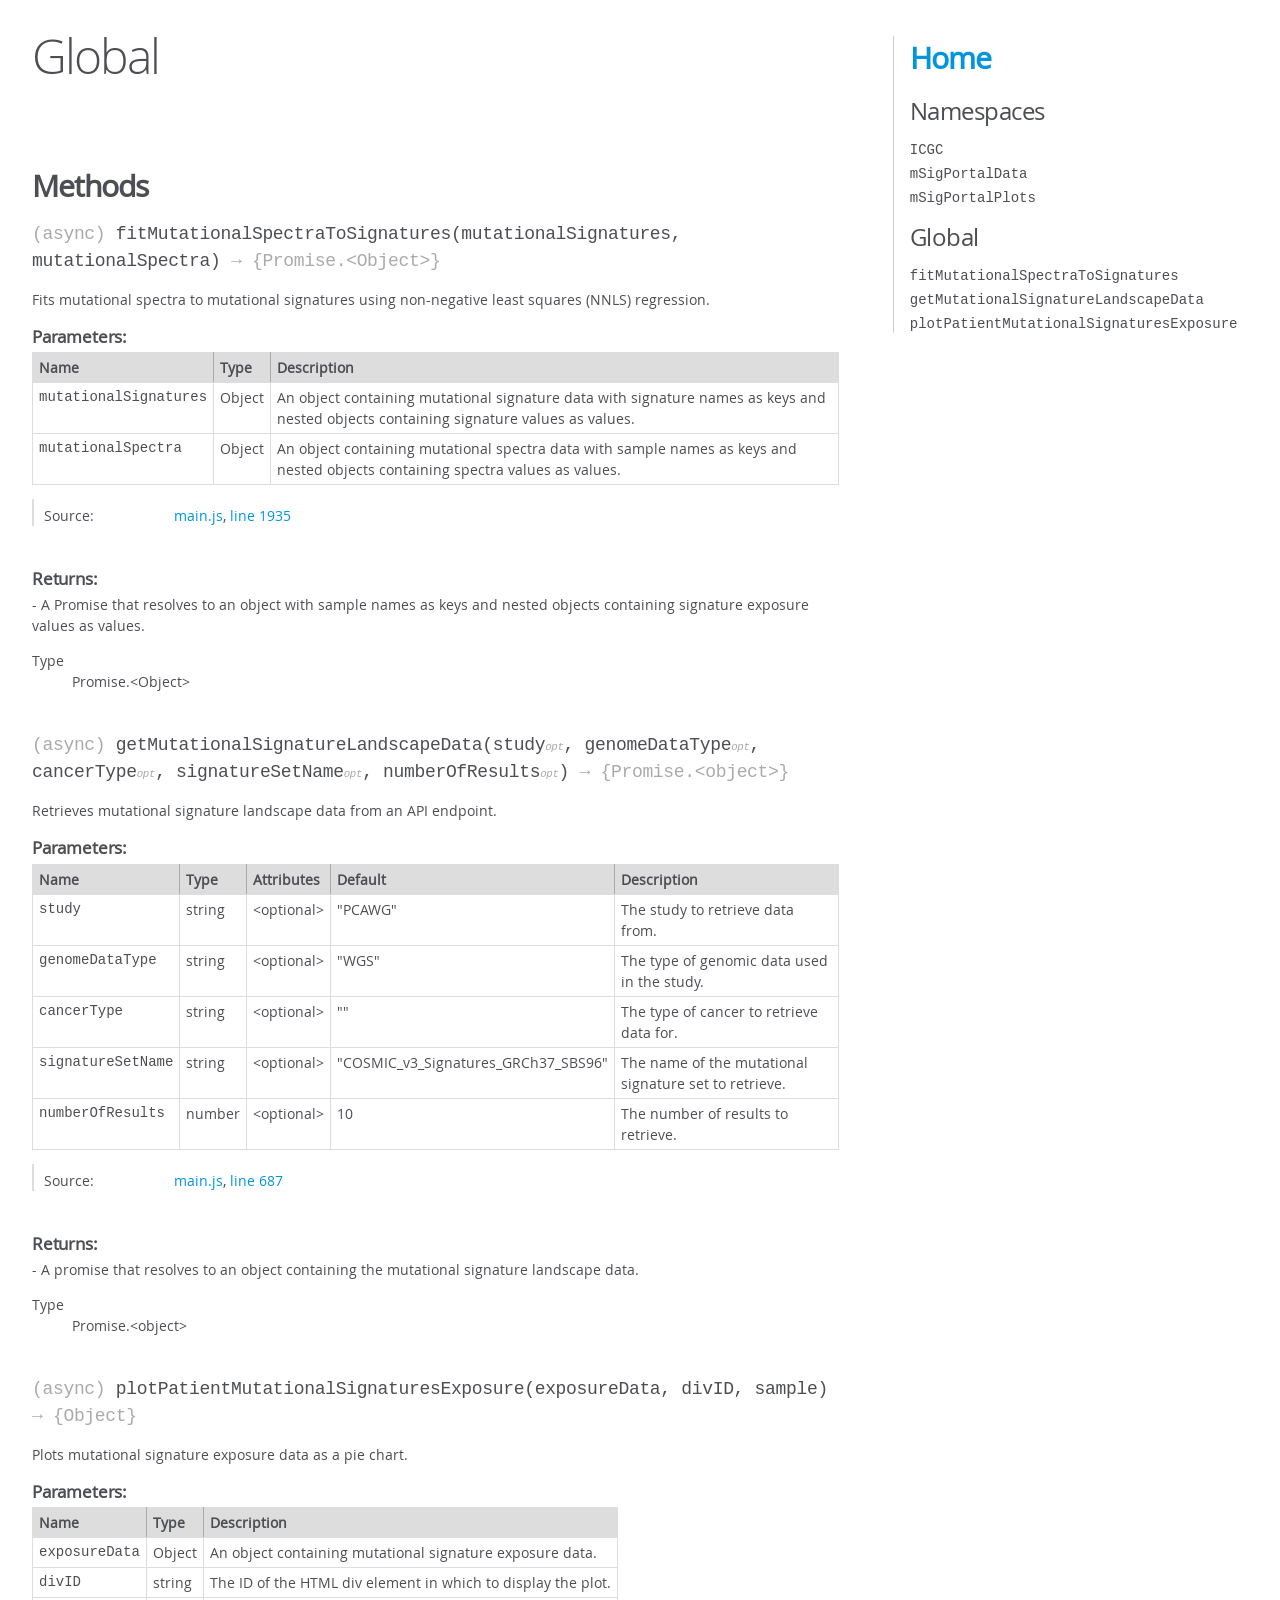
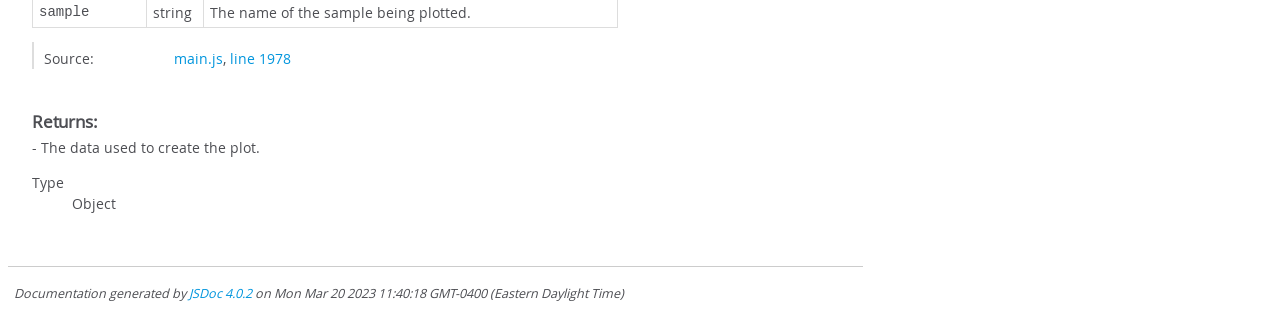
==== commit ff5f74f2: "Updated webpage" ====
--- a/global.html
+++ b/global.html
@@ -104,7 +104,7 @@
     
 
     
-    <h4 class="name" id="convertMatrix"><span class="type-signature">(async) </span>convertMatrix<span class="signature">(data, batch_size<span class="signature-attributes">opt</span>)</span><span class="type-signature"> &rarr; {Object}</span></h4>
+    <h4 class="name" id="fitMutationalSpectraToSignatures"><span class="type-signature">(async) </span>fitMutationalSpectraToSignatures<span class="signature">(mutationalSignatures, mutationalSpectra)</span><span class="type-signature"> &rarr; {Promise.&lt;Object>}</span></h4>
     
 
     
@@ -112,7 +112,7 @@
 
 
 <div class="description">
-    Converts patient mutation data into mutational spectra.
+    Fits mutational spectra to mutational signatures using non-negative least squares (NNLS) regression.
 </div>
 
 
@@ -136,11 +136,7 @@
         <th>Type</th>
 
         
-        <th>Attributes</th>
-        
-
-        
-        <th>Default</th>
+
         
 
         <th class="last">Description</th>
@@ -152,74 +148,46 @@
 
         <tr>
             
-                <td class="name"><code>data</code></td>
-            
-
-            <td class="type">
-            
-                
-<span class="param-type">Array</span>
-
-
-            
-            </td>
-
-            
-                <td class="attributes">
-                
-
-                
-
-                
-                </td>
-            
-
-            
-                <td class="default">
-                
-                </td>
-            
-
-            <td class="description last">The patient mutation data to be converted.</td>
-        </tr>
-
-    
-
-        <tr>
-            
-                <td class="name"><code>batch_size</code></td>
-            
-
-            <td class="type">
-            
-                
-<span class="param-type">number</span>
-
-
-            
-            </td>
-
-            
-                <td class="attributes">
-                
-                    &lt;optional><br>
-                
-
-                
-
-                
-                </td>
-            
-
-            
-                <td class="default">
-                
-                    100
-                
-                </td>
-            
-
-            <td class="description last">The number of mutations to process in each batch.</td>
+                <td class="name"><code>mutationalSignatures</code></td>
+            
+
+            <td class="type">
+            
+                
+<span class="param-type">Object</span>
+
+
+            
+            </td>
+
+            
+
+            
+
+            <td class="description last">An object containing mutational signature data with signature names as keys and nested objects containing signature values as values.</td>
+        </tr>
+
+    
+
+        <tr>
+            
+                <td class="name"><code>mutationalSpectra</code></td>
+            
+
+            <td class="type">
+            
+                
+<span class="param-type">Object</span>
+
+
+            
+            </td>
+
+            
+
+            
+
+            <td class="description last">An object containing mutational spectra data with sample names as keys and nested objects containing spectra values as values.</td>
         </tr>
 
     
@@ -260,7 +228,7 @@
     
     <dt class="tag-source">Source:</dt>
     <dd class="tag-source"><ul class="dummy"><li>
-        <a href="main.js.html">main.js</a>, <a href="main.js.html#line1167">line 1167</a>
+        <a href="main.js.html">main.js</a>, <a href="main.js.html#line1935">line 1935</a>
     </li></ul></dd>
     
 
@@ -283,42 +251,13 @@
 
 
 
-<h5>Throws:</h5>
-
-        
-
-<dl>
-    <dt>
-        <div class="param-desc">
-        - If there is an error in processing the mutation data.
-        </div>
-    </dt>
-    <dd></dd>
-    <dt>
-        <dl>
-            <dt>
-                Type
-            </dt>
-            <dd>
-                
-<span class="param-type">Error</span>
-
-
-            </dd>
-        </dl>
-    </dt>
-    <dd></dd>
-</dl>
-
-
-    
 
 
 <h5>Returns:</h5>
 
         
 <div class="param-desc">
-    - The mutational spectra of each patient in an object.
+    - A Promise that resolves to an object with sample names as keys and nested objects containing signature exposure values as values.
 </div>
 
 
@@ -329,7 +268,7 @@
     </dt>
     <dd>
         
-<span class="param-type">Object</span>
+<span class="param-type">Promise.&lt;Object></span>
 
 
     </dd>
@@ -347,7 +286,7 @@
     
 
     
-    <h4 class="name" id="fitMutationalSpectraToSignatures"><span class="type-signature">(async) </span>fitMutationalSpectraToSignatures<span class="signature">(mutationalSignatures, mutationalSpectra)</span><span class="type-signature"> &rarr; {Promise.&lt;Object>}</span></h4>
+    <h4 class="name" id="getMutationalSignatureLandscapeData"><span class="type-signature">(async) </span>getMutationalSignatureLandscapeData<span class="signature">(study<span class="signature-attributes">opt</span>, genomeDataType<span class="signature-attributes">opt</span>, cancerType<span class="signature-attributes">opt</span>, signatureSetName<span class="signature-attributes">opt</span>, numberOfResults<span class="signature-attributes">opt</span>)</span><span class="type-signature"> &rarr; {Promise.&lt;object>}</span></h4>
     
 
     
@@ -355,7 +294,7 @@
 
 
 <div class="description">
-    Fits mutational spectra to mutational signatures using non-negative least squares (NNLS) regression.
+    Retrieves mutational signature landscape data from an API endpoint.
 </div>
 
 
@@ -379,7 +318,11 @@
         <th>Type</th>
 
         
-
+        <th>Attributes</th>
+        
+
+        
+        <th>Default</th>
         
 
         <th class="last">Description</th>
@@ -391,46 +334,195 @@
 
         <tr>
             
-                <td class="name"><code>mutationalSignatures</code></td>
-            
-
-            <td class="type">
-            
-                
-<span class="param-type">Object</span>
-
-
-            
-            </td>
-
-            
-
-            
-
-            <td class="description last">An object containing mutational signature data with signature names as keys and nested objects containing signature values as values.</td>
-        </tr>
-
-    
-
-        <tr>
-            
-                <td class="name"><code>mutationalSpectra</code></td>
-            
-
-            <td class="type">
-            
-                
-<span class="param-type">Object</span>
-
-
-            
-            </td>
-
-            
-
-            
-
-            <td class="description last">An object containing mutational spectra data with sample names as keys and nested objects containing spectra values as values.</td>
+                <td class="name"><code>study</code></td>
+            
+
+            <td class="type">
+            
+                
+<span class="param-type">string</span>
+
+
+            
+            </td>
+
+            
+                <td class="attributes">
+                
+                    &lt;optional><br>
+                
+
+                
+
+                
+                </td>
+            
+
+            
+                <td class="default">
+                
+                    "PCAWG"
+                
+                </td>
+            
+
+            <td class="description last">The study to retrieve data from.</td>
+        </tr>
+
+    
+
+        <tr>
+            
+                <td class="name"><code>genomeDataType</code></td>
+            
+
+            <td class="type">
+            
+                
+<span class="param-type">string</span>
+
+
+            
+            </td>
+
+            
+                <td class="attributes">
+                
+                    &lt;optional><br>
+                
+
+                
+
+                
+                </td>
+            
+
+            
+                <td class="default">
+                
+                    "WGS"
+                
+                </td>
+            
+
+            <td class="description last">The type of genomic data used in the study.</td>
+        </tr>
+
+    
+
+        <tr>
+            
+                <td class="name"><code>cancerType</code></td>
+            
+
+            <td class="type">
+            
+                
+<span class="param-type">string</span>
+
+
+            
+            </td>
+
+            
+                <td class="attributes">
+                
+                    &lt;optional><br>
+                
+
+                
+
+                
+                </td>
+            
+
+            
+                <td class="default">
+                
+                    ""
+                
+                </td>
+            
+
+            <td class="description last">The type of cancer to retrieve data for.</td>
+        </tr>
+
+    
+
+        <tr>
+            
+                <td class="name"><code>signatureSetName</code></td>
+            
+
+            <td class="type">
+            
+                
+<span class="param-type">string</span>
+
+
+            
+            </td>
+
+            
+                <td class="attributes">
+                
+                    &lt;optional><br>
+                
+
+                
+
+                
+                </td>
+            
+
+            
+                <td class="default">
+                
+                    "COSMIC_v3_Signatures_GRCh37_SBS96"
+                
+                </td>
+            
+
+            <td class="description last">The name of the mutational signature set to retrieve.</td>
+        </tr>
+
+    
+
+        <tr>
+            
+                <td class="name"><code>numberOfResults</code></td>
+            
+
+            <td class="type">
+            
+                
+<span class="param-type">number</span>
+
+
+            
+            </td>
+
+            
+                <td class="attributes">
+                
+                    &lt;optional><br>
+                
+
+                
+
+                
+                </td>
+            
+
+            
+                <td class="default">
+                
+                    10
+                
+                </td>
+            
+
+            <td class="description last">The number of results to retrieve.</td>
         </tr>
 
     
@@ -471,7 +563,7 @@
     
     <dt class="tag-source">Source:</dt>
     <dd class="tag-source"><ul class="dummy"><li>
-        <a href="main.js.html">main.js</a>, <a href="main.js.html#line1908">line 1908</a>
+        <a href="main.js.html">main.js</a>, <a href="main.js.html#line687">line 687</a>
     </li></ul></dd>
     
 
@@ -500,7 +592,7 @@
 
         
 <div class="param-desc">
-    - A Promise that resolves to an object with sample names as keys and nested objects containing signature exposure values as values.
+    - A promise that resolves to an object containing the mutational signature landscape data.
 </div>
 
 
@@ -511,7 +603,7 @@
     </dt>
     <dd>
         
-<span class="param-type">Promise.&lt;Object></span>
+<span class="param-type">Promise.&lt;object></span>
 
 
     </dd>
@@ -529,7 +621,7 @@
     
 
     
-    <h4 class="name" id="getMutationalSignatureActivityOptions"><span class="type-signature">(async) </span>getMutationalSignatureActivityOptions<span class="signature">(study<span class="signature-attributes">opt</span>, genomeDataType<span class="signature-attributes">opt</span>, numberOfResults<span class="signature-attributes">opt</span>)</span><span class="type-signature"> &rarr; {Promise.&lt;Array>}</span></h4>
+    <h4 class="name" id="plotPatientMutationalSignaturesExposure"><span class="type-signature">(async) </span>plotPatientMutationalSignaturesExposure<span class="signature">(exposureData, divID, sample)</span><span class="type-signature"> &rarr; {Object}</span></h4>
     
 
     
@@ -537,7 +629,7 @@
 
 
 <div class="description">
-    Retrieves a list of mutational signature activity options from the mutational signatures API.
+    Plots mutational signature exposure data as a pie chart.
 </div>
 
 
@@ -561,11 +653,7 @@
         <th>Type</th>
 
         
-        <th>Attributes</th>
-        
-
-        
-        <th>Default</th>
+
         
 
         <th class="last">Description</th>
@@ -577,7 +665,30 @@
 
         <tr>
             
-                <td class="name"><code>study</code></td>
+                <td class="name"><code>exposureData</code></td>
+            
+
+            <td class="type">
+            
+                
+<span class="param-type">Object</span>
+
+
+            
+            </td>
+
+            
+
+            
+
+            <td class="description last">An object containing mutational signature exposure data.</td>
+        </tr>
+
+    
+
+        <tr>
+            
+                <td class="name"><code>divID</code></td>
             
 
             <td class="type">
@@ -590,33 +701,17 @@
             </td>
 
             
-                <td class="attributes">
-                
-                    &lt;optional><br>
-                
-
-                
-
-                
-                </td>
-            
-
-            
-                <td class="default">
-                
-                    "PCAWG"
-                
-                </td>
-            
-
-            <td class="description last">The name of the study to retrieve mutational signature activity options for. Defaults to "PCAWG".</td>
-        </tr>
-
-    
-
-        <tr>
-            
-                <td class="name"><code>genomeDataType</code></td>
+
+            
+
+            <td class="description last">The ID of the HTML div element in which to display the plot.</td>
+        </tr>
+
+    
+
+        <tr>
+            
+                <td class="name"><code>sample</code></td>
             
 
             <td class="type">
@@ -629,65 +724,10 @@
             </td>
 
             
-                <td class="attributes">
-                
-                    &lt;optional><br>
-                
-
-                
-
-                
-                </td>
-            
-
-            
-                <td class="default">
-                
-                    "WGS"
-                
-                </td>
-            
-
-            <td class="description last">The genome data type to retrieve mutational signature activity options for. Defaults to "WGS".</td>
-        </tr>
-
-    
-
-        <tr>
-            
-                <td class="name"><code>numberOfResults</code></td>
-            
-
-            <td class="type">
-            
-                
-<span class="param-type">number</span>
-
-
-            
-            </td>
-
-            
-                <td class="attributes">
-                
-                    &lt;optional><br>
-                
-
-                
-
-                
-                </td>
-            
-
-            
-                <td class="default">
-                
-                    10
-                
-                </td>
-            
-
-            <td class="description last">The number of results to retrieve. Defaults to 10.</td>
+
+            
+
+            <td class="description last">The name of the sample being plotted.</td>
         </tr>
 
     
@@ -728,7 +768,7 @@
     
     <dt class="tag-source">Source:</dt>
     <dd class="tag-source"><ul class="dummy"><li>
-        <a href="main.js.html">main.js</a>, <a href="main.js.html#line621">line 621</a>
+        <a href="main.js.html">main.js</a>, <a href="main.js.html#line1978">line 1978</a>
     </li></ul></dd>
     
 
@@ -757,7 +797,7 @@
 
         
 <div class="param-desc">
-    - A promise that resolves with an array of mutational signature activity options.
+    - The data used to create the plot.
 </div>
 
 
@@ -768,7 +808,7 @@
     </dt>
     <dd>
         
-<span class="param-type">Promise.&lt;Array></span>
+<span class="param-type">Object</span>
 
 
     </dd>
@@ -781,2669 +821,28 @@
 
 
         
-            
-
-    
-
-    
-    <h4 class="name" id="getMutationalSignatureEtiologyData"><span class="type-signature">(async) </span>getMutationalSignatureEtiologyData<span class="signature">(study<span class="signature-attributes">opt</span>, genomeDataType<span class="signature-attributes">opt</span>, signatureName<span class="signature-attributes">opt</span>, cancerType<span class="signature-attributes">opt</span>, numberOfResults<span class="signature-attributes">opt</span>)</span><span class="type-signature"> &rarr; {Promise}</span></h4>
-    
-
-    
-
-
-
-<div class="description">
-    Retrieves mutational signature etiology data from the Cancer Genomics Research Laboratory (CGR) website.
+    
+
+    
+
+    
+</article>
+
+</section>
+
+
+
+
 </div>
 
-
-
-
-
-
-
-
-
-    <h5>Parameters:</h5>
-    
-
-<table class="params">
-    <thead>
-    <tr>
-        
-        <th>Name</th>
-        
-
-        <th>Type</th>
-
-        
-        <th>Attributes</th>
-        
-
-        
-        <th>Default</th>
-        
-
-        <th class="last">Description</th>
-    </tr>
-    </thead>
-
-    <tbody>
-    
-
-        <tr>
-            
-                <td class="name"><code>study</code></td>
-            
-
-            <td class="type">
-            
-                
-<span class="param-type">string</span>
-
-
-            
-            </td>
-
-            
-                <td class="attributes">
-                
-                    &lt;optional><br>
-                
-
-                
-
-                
-                </td>
-            
-
-            
-                <td class="default">
-                
-                    "PCAWG"
-                
-                </td>
-            
-
-            <td class="description last">The study name. Default is "PCAWG".</td>
-        </tr>
-
-    
-
-        <tr>
-            
-                <td class="name"><code>genomeDataType</code></td>
-            
-
-            <td class="type">
-            
-                
-<span class="param-type">string</span>
-
-
-            
-            </td>
-
-            
-                <td class="attributes">
-                
-                    &lt;optional><br>
-                
-
-                
-
-                
-                </td>
-            
-
-            
-                <td class="default">
-                
-                    "WGS"
-                
-                </td>
-            
-
-            <td class="description last">The genome data type. Default is "WGS".</td>
-        </tr>
-
-    
-
-        <tr>
-            
-                <td class="name"><code>signatureName</code></td>
-            
-
-            <td class="type">
-            
-                
-<span class="param-type">string</span>
-
-
-            
-            </td>
-
-            
-                <td class="attributes">
-                
-                    &lt;optional><br>
-                
-
-                
-
-                
-                </td>
-            
-
-            
-                <td class="default">
-                
-                    "SBS3"
-                
-                </td>
-            
-
-            <td class="description last">The signature name. Default is "SBS3".</td>
-        </tr>
-
-    
-
-        <tr>
-            
-                <td class="name"><code>cancerType</code></td>
-            
-
-            <td class="type">
-            
-                
-<span class="param-type">string</span>
-
-
-            
-            </td>
-
-            
-                <td class="attributes">
-                
-                    &lt;optional><br>
-                
-
-                
-
-                
-                </td>
-            
-
-            
-                <td class="default">
-                
-                    ""
-                
-                </td>
-            
-
-            <td class="description last">The cancer type. Default is an empty string.</td>
-        </tr>
-
-    
-
-        <tr>
-            
-                <td class="name"><code>numberOfResults</code></td>
-            
-
-            <td class="type">
-            
-                
-<span class="param-type">number</span>
-
-
-            
-            </td>
-
-            
-                <td class="attributes">
-                
-                    &lt;optional><br>
-                
-
-                
-
-                
-                </td>
-            
-
-            
-                <td class="default">
-                
-                    10
-                
-                </td>
-            
-
-            <td class="description last">The number of results to return. Default is 10.</td>
-        </tr>
-
-    
-    </tbody>
-</table>
-
-
-
-
-
-
-<dl class="details">
-
-    
-
-    
-
-    
-
-    
-
-    
-
-    
-
-    
-
-    
-
-    
-
-    
-
-    
-
-    
-
-    
-    <dt class="tag-source">Source:</dt>
-    <dd class="tag-source"><ul class="dummy"><li>
-        <a href="main.js.html">main.js</a>, <a href="main.js.html#line724">line 724</a>
-    </li></ul></dd>
-    
-
-    
-
-    
-
-    
-</dl>
-
-
-
-
-
-
-
-
-
-
-
-
-
-
-
-<h5>Returns:</h5>
-
-        
-<div class="param-desc">
-    A promise that resolves to the mutational signature etiology data in JSON format.
-</div>
-
-
-
-<dl>
-    <dt>
-        Type
-    </dt>
-    <dd>
-        
-<span class="param-type">Promise</span>
-
-
-    </dd>
-</dl>
-
-    
-
-
-
-
-
-        
-            
-
-    
-
-    
-    <h4 class="name" id="getMutationalSignatureLandscapeData"><span class="type-signature">(async) </span>getMutationalSignatureLandscapeData<span class="signature">(study<span class="signature-attributes">opt</span>, genomeDataType<span class="signature-attributes">opt</span>, cancerType<span class="signature-attributes">opt</span>, signatureSetName<span class="signature-attributes">opt</span>, numberOfResults<span class="signature-attributes">opt</span>)</span><span class="type-signature"> &rarr; {Promise.&lt;object>}</span></h4>
-    
-
-    
-
-
-
-<div class="description">
-    Retrieves mutational signature landscape data from an API endpoint.
-</div>
-
-
-
-
-
-
-
-
-
-    <h5>Parameters:</h5>
-    
-
-<table class="params">
-    <thead>
-    <tr>
-        
-        <th>Name</th>
-        
-
-        <th>Type</th>
-
-        
-        <th>Attributes</th>
-        
-
-        
-        <th>Default</th>
-        
-
-        <th class="last">Description</th>
-    </tr>
-    </thead>
-
-    <tbody>
-    
-
-        <tr>
-            
-                <td class="name"><code>study</code></td>
-            
-
-            <td class="type">
-            
-                
-<span class="param-type">string</span>
-
-
-            
-            </td>
-
-            
-                <td class="attributes">
-                
-                    &lt;optional><br>
-                
-
-                
-
-                
-                </td>
-            
-
-            
-                <td class="default">
-                
-                    "PCAWG"
-                
-                </td>
-            
-
-            <td class="description last">The study to retrieve data from.</td>
-        </tr>
-
-    
-
-        <tr>
-            
-                <td class="name"><code>genomeDataType</code></td>
-            
-
-            <td class="type">
-            
-                
-<span class="param-type">string</span>
-
-
-            
-            </td>
-
-            
-                <td class="attributes">
-                
-                    &lt;optional><br>
-                
-
-                
-
-                
-                </td>
-            
-
-            
-                <td class="default">
-                
-                    "WGS"
-                
-                </td>
-            
-
-            <td class="description last">The type of genomic data used in the study.</td>
-        </tr>
-
-    
-
-        <tr>
-            
-                <td class="name"><code>cancerType</code></td>
-            
-
-            <td class="type">
-            
-                
-<span class="param-type">string</span>
-
-
-            
-            </td>
-
-            
-                <td class="attributes">
-                
-                    &lt;optional><br>
-                
-
-                
-
-                
-                </td>
-            
-
-            
-                <td class="default">
-                
-                    ""
-                
-                </td>
-            
-
-            <td class="description last">The type of cancer to retrieve data for.</td>
-        </tr>
-
-    
-
-        <tr>
-            
-                <td class="name"><code>signatureSetName</code></td>
-            
-
-            <td class="type">
-            
-                
-<span class="param-type">string</span>
-
-
-            
-            </td>
-
-            
-                <td class="attributes">
-                
-                    &lt;optional><br>
-                
-
-                
-
-                
-                </td>
-            
-
-            
-                <td class="default">
-                
-                    "COSMIC_v3_Signatures_GRCh37_SBS96"
-                
-                </td>
-            
-
-            <td class="description last">The name of the mutational signature set to retrieve.</td>
-        </tr>
-
-    
-
-        <tr>
-            
-                <td class="name"><code>numberOfResults</code></td>
-            
-
-            <td class="type">
-            
-                
-<span class="param-type">number</span>
-
-
-            
-            </td>
-
-            
-                <td class="attributes">
-                
-                    &lt;optional><br>
-                
-
-                
-
-                
-                </td>
-            
-
-            
-                <td class="default">
-                
-                    10
-                
-                </td>
-            
-
-            <td class="description last">The number of results to retrieve.</td>
-        </tr>
-
-    
-    </tbody>
-</table>
-
-
-
-
-
-
-<dl class="details">
-
-    
-
-    
-
-    
-
-    
-
-    
-
-    
-
-    
-
-    
-
-    
-
-    
-
-    
-
-    
-
-    
-    <dt class="tag-source">Source:</dt>
-    <dd class="tag-source"><ul class="dummy"><li>
-        <a href="main.js.html">main.js</a>, <a href="main.js.html#line665">line 665</a>
-    </li></ul></dd>
-    
-
-    
-
-    
-
-    
-</dl>
-
-
-
-
-
-
-
-
-
-
-
-
-
-
-
-<h5>Returns:</h5>
-
-        
-<div class="param-desc">
-    - A promise that resolves to an object containing the mutational signature landscape data.
-</div>
-
-
-
-<dl>
-    <dt>
-        Type
-    </dt>
-    <dd>
-        
-<span class="param-type">Promise.&lt;object></span>
-
-
-    </dd>
-</dl>
-
-    
-
-
-
-
-
-        
-            
-
-    
-
-    
-    <h4 class="name" id="getMutationalSignaturesOptions"><span class="type-signature">(async) </span>getMutationalSignaturesOptions<span class="signature">(genomeDataType<span class="signature-attributes">opt</span>, mutationType<span class="signature-attributes">opt</span>)</span><span class="type-signature"> &rarr; {Promise}</span></h4>
-    
-
-    
-
-
-
-<div class="description">
-    Retrieves the mutational signature options from the specified API endpoint.
-</div>
-
-
-
-
-
-
-
-
-
-    <h5>Parameters:</h5>
-    
-
-<table class="params">
-    <thead>
-    <tr>
-        
-        <th>Name</th>
-        
-
-        <th>Type</th>
-
-        
-        <th>Attributes</th>
-        
-
-        
-        <th>Default</th>
-        
-
-        <th class="last">Description</th>
-    </tr>
-    </thead>
-
-    <tbody>
-    
-
-        <tr>
-            
-                <td class="name"><code>genomeDataType</code></td>
-            
-
-            <td class="type">
-            
-                
-<span class="param-type">string</span>
-
-
-            
-            </td>
-
-            
-                <td class="attributes">
-                
-                    &lt;optional><br>
-                
-
-                
-
-                
-                </td>
-            
-
-            
-                <td class="default">
-                
-                    "WGS"
-                
-                </td>
-            
-
-            <td class="description last">The genome data type to use. Defaults to "WGS".</td>
-        </tr>
-
-    
-
-        <tr>
-            
-                <td class="name"><code>mutationType</code></td>
-            
-
-            <td class="type">
-            
-                
-<span class="param-type">string</span>
-
-
-            
-            </td>
-
-            
-                <td class="attributes">
-                
-                    &lt;optional><br>
-                
-
-                
-
-                
-                </td>
-            
-
-            
-                <td class="default">
-                
-                    "SBS"
-                
-                </td>
-            
-
-            <td class="description last">The mutation type to use. Defaults to "SBS".</td>
-        </tr>
-
-    
-    </tbody>
-</table>
-
-
-
-
-
-
-<dl class="details">
-
-    
-
-    
-
-    
-
-    
-
-    
-
-    
-
-    
-
-    
-
-    
-
-    
-
-    
-
-    
-
-    
-    <dt class="tag-source">Source:</dt>
-    <dd class="tag-source"><ul class="dummy"><li>
-        <a href="main.js.html">main.js</a>, <a href="main.js.html#line372">line 372</a>
-    </li></ul></dd>
-    
-
-    
-
-    
-
-    
-</dl>
-
-
-
-
-
-
-
-
-
-
-
-
-
-
-
-<h5>Returns:</h5>
-
-        
-<div class="param-desc">
-    A Promise that resolves to the mutational signature options in JSON format.
-</div>
-
-
-
-<dl>
-    <dt>
-        Type
-    </dt>
-    <dd>
-        
-<span class="param-type">Promise</span>
-
-
-    </dd>
-</dl>
-
-    
-
-
-
-
-    <h5>Example</h5>
-    
-    <pre class="prettyprint"><code>const mutationalSignatures = await getMutationalSignaturesOptions("WGS", "SBS");
-console.log(mutationalSignatures);</code></pre>
-
-
-
-        
-            
-
-    
-
-    
-    <h4 class="name" id="getMutationalSpectrumData"><span class="type-signature">(async) </span>getMutationalSpectrumData<span class="signature">(study<span class="signature-attributes">opt</span>, samples<span class="signature-attributes">opt</span>, genomeDataType<span class="signature-attributes">opt</span>, cancerType<span class="signature-attributes">opt</span>, mutationType<span class="signature-attributes">opt</span>, matrixSize<span class="signature-attributes">opt</span>)</span><span class="type-signature"> &rarr; {Promise}</span></h4>
-    
-
-    
-
-
-
-<div class="description">
-    Fetches mutational spectrum data from the Cancer Genomics Data Server API and returns it in a formatted way.
-</div>
-
-
-
-
-
-
-
-
-
-    <h5>Parameters:</h5>
-    
-
-<table class="params">
-    <thead>
-    <tr>
-        
-        <th>Name</th>
-        
-
-        <th>Type</th>
-
-        
-        <th>Attributes</th>
-        
-
-        
-        <th>Default</th>
-        
-
-        <th class="last">Description</th>
-    </tr>
-    </thead>
-
-    <tbody>
-    
-
-        <tr>
-            
-                <td class="name"><code>study</code></td>
-            
-
-            <td class="type">
-            
-                
-<span class="param-type">string</span>
-
-
-            
-            </td>
-
-            
-                <td class="attributes">
-                
-                    &lt;optional><br>
-                
-
-                
-
-                
-                </td>
-            
-
-            
-                <td class="default">
-                
-                    "PCAWG"
-                
-                </td>
-            
-
-            <td class="description last">The study identifier.</td>
-        </tr>
-
-    
-
-        <tr>
-            
-                <td class="name"><code>samples</code></td>
-            
-
-            <td class="type">
-            
-                
-<span class="param-type">Array.&lt;string></span>
-|
-
-<span class="param-type">null</span>
-
-
-            
-            </td>
-
-            
-                <td class="attributes">
-                
-                    &lt;optional><br>
-                
-
-                
-
-                
-                </td>
-            
-
-            
-                <td class="default">
-                
-                    null
-                
-                </td>
-            
-
-            <td class="description last">The sample identifier(s) to query data for.</td>
-        </tr>
-
-    
-
-        <tr>
-            
-                <td class="name"><code>genomeDataType</code></td>
-            
-
-            <td class="type">
-            
-                
-<span class="param-type">string</span>
-
-
-            
-            </td>
-
-            
-                <td class="attributes">
-                
-                    &lt;optional><br>
-                
-
-                
-
-                
-                </td>
-            
-
-            
-                <td class="default">
-                
-                    "WGS"
-                
-                </td>
-            
-
-            <td class="description last">The genome data type identifier.</td>
-        </tr>
-
-    
-
-        <tr>
-            
-                <td class="name"><code>cancerType</code></td>
-            
-
-            <td class="type">
-            
-                
-<span class="param-type">string</span>
-
-
-            
-            </td>
-
-            
-                <td class="attributes">
-                
-                    &lt;optional><br>
-                
-
-                
-
-                
-                </td>
-            
-
-            
-                <td class="default">
-                
-                    "Lung-AdenoCA"
-                
-                </td>
-            
-
-            <td class="description last">The cancer type identifier.</td>
-        </tr>
-
-    
-
-        <tr>
-            
-                <td class="name"><code>mutationType</code></td>
-            
-
-            <td class="type">
-            
-                
-<span class="param-type">string</span>
-
-
-            
-            </td>
-
-            
-                <td class="attributes">
-                
-                    &lt;optional><br>
-                
-
-                
-
-                
-                </td>
-            
-
-            
-                <td class="default">
-                
-                    "SBS"
-                
-                </td>
-            
-
-            <td class="description last">The mutation type identifier.</td>
-        </tr>
-
-    
-
-        <tr>
-            
-                <td class="name"><code>matrixSize</code></td>
-            
-
-            <td class="type">
-            
-                
-<span class="param-type">number</span>
-
-
-            
-            </td>
-
-            
-                <td class="attributes">
-                
-                    &lt;optional><br>
-                
-
-                
-
-                
-                </td>
-            
-
-            
-                <td class="default">
-                
-                    96
-                
-                </td>
-            
-
-            <td class="description last">The size of the mutational spectrum matrix.</td>
-        </tr>
-
-    
-    </tbody>
-</table>
-
-
-
-
-
-
-<dl class="details">
-
-    
-
-    
-
-    
-
-    
-
-    
-
-    
-
-    
-
-    
-
-    
-
-    
-
-    
-
-    
-
-    
-    <dt class="tag-source">Source:</dt>
-    <dd class="tag-source"><ul class="dummy"><li>
-        <a href="main.js.html">main.js</a>, <a href="main.js.html#line475">line 475</a>
-    </li></ul></dd>
-    
-
-    
-
-    
-
-    
-</dl>
-
-
-
-
-
-
-
-
-
-
-
-
-
-
-
-<h5>Returns:</h5>
-
-        
-<div class="param-desc">
-    - A promise that resolves to the formatted mutational spectrum data.
-</div>
-
-
-
-<dl>
-    <dt>
-        Type
-    </dt>
-    <dd>
-        
-<span class="param-type">Promise</span>
-
-
-    </dd>
-</dl>
-
-    
-
-
-
-
-
-        
-            
-
-    
-
-    
-    <h4 class="name" id="obtainICGCDataMAF"><span class="type-signature">(async) </span>obtainICGCDataMAF<span class="signature">(projects<span class="signature-attributes">opt</span>, datatype<span class="signature-attributes">opt</span>, analysis_type<span class="signature-attributes">opt</span>, output_format<span class="signature-attributes">opt</span>)</span><span class="type-signature"> &rarr; {Promise.&lt;Array.&lt;Object>>}</span></h4>
-    
-
-    
-
-
-
-<div class="description">
-    A function that retrieves ICGC (International Cancer Genome Consortium) mutation data in MAF (Mutation Annotation Format) format from local cache or external source.
-</div>
-
-
-
-
-
-
-
-
-
-    <h5>Parameters:</h5>
-    
-
-<table class="params">
-    <thead>
-    <tr>
-        
-        <th>Name</th>
-        
-
-        <th>Type</th>
-
-        
-        <th>Attributes</th>
-        
-
-        
-        <th>Default</th>
-        
-
-        <th class="last">Description</th>
-    </tr>
-    </thead>
-
-    <tbody>
-    
-
-        <tr>
-            
-                <td class="name"><code>projects</code></td>
-            
-
-            <td class="type">
-            
-                
-<span class="param-type">Array.&lt;string></span>
-
-
-            
-            </td>
-
-            
-                <td class="attributes">
-                
-                    &lt;optional><br>
-                
-
-                
-
-                
-                </td>
-            
-
-            
-                <td class="default">
-                
-                    ["BRCA-US"]
-                
-                </td>
-            
-
-            <td class="description last">An array of project codes to retrieve data from. Defaults to ["BRCA-US"].</td>
-        </tr>
-
-    
-
-        <tr>
-            
-                <td class="name"><code>datatype</code></td>
-            
-
-            <td class="type">
-            
-                
-<span class="param-type">string</span>
-
-
-            
-            </td>
-
-            
-                <td class="attributes">
-                
-                    &lt;optional><br>
-                
-
-                
-
-                
-                </td>
-            
-
-            
-                <td class="default">
-                
-                    "ssm"
-                
-                </td>
-            
-
-            <td class="description last">The type of mutation data to retrieve. Defaults to "ssm".</td>
-        </tr>
-
-    
-
-        <tr>
-            
-                <td class="name"><code>analysis_type</code></td>
-            
-
-            <td class="type">
-            
-                
-<span class="param-type">string</span>
-
-
-            
-            </td>
-
-            
-                <td class="attributes">
-                
-                    &lt;optional><br>
-                
-
-                
-
-                
-                </td>
-            
-
-            
-                <td class="default">
-                
-                    "WGS"
-                
-                </td>
-            
-
-            <td class="description last">The type of analysis to retrieve data from. Defaults to "WGS".</td>
-        </tr>
-
-    
-
-        <tr>
-            
-                <td class="name"><code>output_format</code></td>
-            
-
-            <td class="type">
-            
-                
-<span class="param-type">string</span>
-
-
-            
-            </td>
-
-            
-                <td class="attributes">
-                
-                    &lt;optional><br>
-                
-
-                
-
-                
-                </td>
-            
-
-            
-                <td class="default">
-                
-                    "TSV"
-                
-                </td>
-            
-
-            <td class="description last">The format of the output file. Defaults to "TSV".</td>
-        </tr>
-
-    
-    </tbody>
-</table>
-
-
-
-
-
-
-<dl class="details">
-
-    
-
-    
-
-    
-
-    
-
-    
-
-    
-
-    
-
-    
-
-    
-
-    
-
-    
-
-    
-
-    
-    <dt class="tag-source">Source:</dt>
-    <dd class="tag-source"><ul class="dummy"><li>
-        <a href="main.js.html">main.js</a>, <a href="main.js.html#line983">line 983</a>
-    </li></ul></dd>
-    
-
-    
-
-    
-
-    
-</dl>
-
-
-
-
-
-
-
-
-
-
-
-
-
-<h5>Throws:</h5>
-
-        
-
-<dl>
-    <dt>
-        <div class="param-desc">
-        If any error occurs during the process of retrieving or caching the data.
-        </div>
-    </dt>
-    <dd></dd>
-    <dt>
-        <dl>
-            <dt>
-                Type
-            </dt>
-            <dd>
-                
-<span class="param-type">Error</span>
-
-
-            </dd>
-        </dl>
-    </dt>
-    <dd></dd>
-</dl>
-
-
-    
-
-
-<h5>Returns:</h5>
-
-        
-<div class="param-desc">
-    A promise that resolves to an array of objects containing mutation data.
-</div>
-
-
-
-<dl>
-    <dt>
-        Type
-    </dt>
-    <dd>
-        
-<span class="param-type">Promise.&lt;Array.&lt;Object>></span>
-
-
-    </dd>
-</dl>
-
-    
-
-
-
-
-
-        
-            
-
-    
-
-    
-    <h4 class="name" id="plotForceDirectedTree"><span class="type-signature">(async) </span>plotForceDirectedTree<span class="signature">(groupedData, studyName<span class="signature-attributes">opt</span>, genomeDataType<span class="signature-attributes">opt</span>, cancerType<span class="signature-attributes">opt</span>, divID<span class="signature-attributes">opt</span>, maxDepth<span class="signature-attributes">opt</span>)</span><span class="type-signature"> &rarr; {Object}</span></h4>
-    
-
-    
-
-
-
-<div class="description">
-    Plots a force directed tree of the patients in the study based on their mutational spectra.
-</div>
-
-
-
-
-
-
-
-
-
-    <h5>Parameters:</h5>
-    
-
-<table class="params">
-    <thead>
-    <tr>
-        
-        <th>Name</th>
-        
-
-        <th>Type</th>
-
-        
-        <th>Attributes</th>
-        
-
-        
-        <th>Default</th>
-        
-
-        <th class="last">Description</th>
-    </tr>
-    </thead>
-
-    <tbody>
-    
-
-        <tr>
-            
-                <td class="name"><code>groupedData</code></td>
-            
-
-            <td class="type">
-            
-                
-<span class="param-type">Object</span>
-
-
-            
-            </td>
-
-            
-                <td class="attributes">
-                
-
-                
-
-                
-                </td>
-            
-
-            
-                <td class="default">
-                
-                </td>
-            
-
-            <td class="description last">An object containing patient data grouped by mutational spectra.</td>
-        </tr>
-
-    
-
-        <tr>
-            
-                <td class="name"><code>studyName</code></td>
-            
-
-            <td class="type">
-            
-                
-<span class="param-type">string</span>
-
-
-            
-            </td>
-
-            
-                <td class="attributes">
-                
-                    &lt;optional><br>
-                
-
-                
-
-                
-                </td>
-            
-
-            
-                <td class="default">
-                
-                    "PCAWG"
-                
-                </td>
-            
-
-            <td class="description last">The name of the study. Defaults to "PCAWG".</td>
-        </tr>
-
-    
-
-        <tr>
-            
-                <td class="name"><code>genomeDataType</code></td>
-            
-
-            <td class="type">
-            
-                
-<span class="param-type">string</span>
-
-
-            
-            </td>
-
-            
-                <td class="attributes">
-                
-                    &lt;optional><br>
-                
-
-                
-
-                
-                </td>
-            
-
-            
-                <td class="default">
-                
-                    "WGS"
-                
-                </td>
-            
-
-            <td class="description last">The type of genome data. Defaults to "WGS".</td>
-        </tr>
-
-    
-
-        <tr>
-            
-                <td class="name"><code>cancerType</code></td>
-            
-
-            <td class="type">
-            
-                
-<span class="param-type">string</span>
-
-
-            
-            </td>
-
-            
-                <td class="attributes">
-                
-                    &lt;optional><br>
-                
-
-                
-
-                
-                </td>
-            
-
-            
-                <td class="default">
-                
-                    "Lung-AdenoCA"
-                
-                </td>
-            
-
-            <td class="description last">The type of cancer. Defaults to "Lung-AdenoCA".</td>
-        </tr>
-
-    
-
-        <tr>
-            
-                <td class="name"><code>divID</code></td>
-            
-
-            <td class="type">
-            
-                
-<span class="param-type">string</span>
-
-
-            
-            </td>
-
-            
-                <td class="attributes">
-                
-                    &lt;optional><br>
-                
-
-                
-
-                
-                </td>
-            
-
-            
-                <td class="default">
-                
-                    "forceDirectedTree"
-                
-                </td>
-            
-
-            <td class="description last">The ID of the HTML element where the force directed tree will be displayed. Defaults to "forceDirectedTree".</td>
-        </tr>
-
-    
-
-        <tr>
-            
-                <td class="name"><code>maxDepth</code></td>
-            
-
-            <td class="type">
-            
-                
-<span class="param-type">number</span>
-
-
-            
-            </td>
-
-            
-                <td class="attributes">
-                
-                    &lt;optional><br>
-                
-
-                
-
-                
-                </td>
-            
-
-            
-                <td class="default">
-                
-                    0
-                
-                </td>
-            
-
-            <td class="description last">The maximum depth of the tree. If set to 0, the entire tree will be displayed. Defaults to 0.</td>
-        </tr>
-
-    
-    </tbody>
-</table>
-
-
-
-
-
-
-<dl class="details">
-
-    
-
-    
-
-    
-
-    
-
-    
-
-    
-
-    
-
-    
-
-    
-
-    
-
-    
-
-    
-
-    
-    <dt class="tag-source">Source:</dt>
-    <dd class="tag-source"><ul class="dummy"><li>
-        <a href="main.js.html">main.js</a>, <a href="main.js.html#line1719">line 1719</a>
-    </li></ul></dd>
-    
-
-    
-
-    
-
-    
-</dl>
-
-
-
-
-
-
-
-
-
-
-
-
-
-
-
-<h5>Returns:</h5>
-
-        
-<div class="param-desc">
-    - An object containing the formatted clusters for the force directed tree.
-</div>
-
-
-
-<dl>
-    <dt>
-        Type
-    </dt>
-    <dd>
-        
-<span class="param-type">Object</span>
-
-
-    </dd>
-</dl>
-
-    
-
-
-
-
-
-        
-            
-
-    
-
-    
-    <h4 class="name" id="plotPatientMutationalSignaturesExposure"><span class="type-signature">(async) </span>plotPatientMutationalSignaturesExposure<span class="signature">(exposureData, divID, sample)</span><span class="type-signature"> &rarr; {Object}</span></h4>
-    
-
-    
-
-
-
-<div class="description">
-    Plots mutational signature exposure data as a pie chart.
-</div>
-
-
-
-
-
-
-
-
-
-    <h5>Parameters:</h5>
-    
-
-<table class="params">
-    <thead>
-    <tr>
-        
-        <th>Name</th>
-        
-
-        <th>Type</th>
-
-        
-
-        
-
-        <th class="last">Description</th>
-    </tr>
-    </thead>
-
-    <tbody>
-    
-
-        <tr>
-            
-                <td class="name"><code>exposureData</code></td>
-            
-
-            <td class="type">
-            
-                
-<span class="param-type">Object</span>
-
-
-            
-            </td>
-
-            
-
-            
-
-            <td class="description last">An object containing mutational signature exposure data.</td>
-        </tr>
-
-    
-
-        <tr>
-            
-                <td class="name"><code>divID</code></td>
-            
-
-            <td class="type">
-            
-                
-<span class="param-type">string</span>
-
-
-            
-            </td>
-
-            
-
-            
-
-            <td class="description last">The ID of the HTML div element in which to display the plot.</td>
-        </tr>
-
-    
-
-        <tr>
-            
-                <td class="name"><code>sample</code></td>
-            
-
-            <td class="type">
-            
-                
-<span class="param-type">string</span>
-
-
-            
-            </td>
-
-            
-
-            
-
-            <td class="description last">The name of the sample being plotted.</td>
-        </tr>
-
-    
-    </tbody>
-</table>
-
-
-
-
-
-
-<dl class="details">
-
-    
-
-    
-
-    
-
-    
-
-    
-
-    
-
-    
-
-    
-
-    
-
-    
-
-    
-
-    
-
-    
-    <dt class="tag-source">Source:</dt>
-    <dd class="tag-source"><ul class="dummy"><li>
-        <a href="main.js.html">main.js</a>, <a href="main.js.html#line1951">line 1951</a>
-    </li></ul></dd>
-    
-
-    
-
-    
-
-    
-</dl>
-
-
-
-
-
-
-
-
-
-
-
-
-
-
-
-<h5>Returns:</h5>
-
-        
-<div class="param-desc">
-    - The data used to create the plot.
-</div>
-
-
-
-<dl>
-    <dt>
-        Type
-    </dt>
-    <dd>
-        
-<span class="param-type">Object</span>
-
-
-    </dd>
-</dl>
-
-    
-
-
-
-
-
-        
-            
-
-    
-
-    
-    <h4 class="name" id="plotPatientMutationalSpectrum"><span class="type-signature">(async) </span>plotPatientMutationalSpectrum<span class="signature">(mutationalSpectra, matrixSize<span class="signature-attributes">opt</span>, divID<span class="signature-attributes">opt</span>)</span><span class="type-signature"> &rarr; {Promise.&lt;void>}</span></h4>
-    
-
-    
-
-
-
-<div class="description">
-    Renders a plot of the mutational spectra for one or more patients in a given div element ID using Plotly.
-</div>
-
-
-
-
-
-
-
-
-
-    <h5>Parameters:</h5>
-    
-
-<table class="params">
-    <thead>
-    <tr>
-        
-        <th>Name</th>
-        
-
-        <th>Type</th>
-
-        
-        <th>Attributes</th>
-        
-
-        
-        <th>Default</th>
-        
-
-        <th class="last">Description</th>
-    </tr>
-    </thead>
-
-    <tbody>
-    
-
-        <tr>
-            
-                <td class="name"><code>mutationalSpectra</code></td>
-            
-
-            <td class="type">
-            
-                
-<span class="param-type">Object</span>
-
-
-            
-            </td>
-
-            
-                <td class="attributes">
-                
-
-                
-
-                
-                </td>
-            
-
-            
-                <td class="default">
-                
-                </td>
-            
-
-            <td class="description last">An object containing the mutational spectra data for one or more patients.</td>
-        </tr>
-
-    
-
-        <tr>
-            
-                <td class="name"><code>matrixSize</code></td>
-            
-
-            <td class="type">
-            
-                
-<span class="param-type">number</span>
-
-
-            
-            </td>
-
-            
-                <td class="attributes">
-                
-                    &lt;optional><br>
-                
-
-                
-
-                
-                </td>
-            
-
-            
-                <td class="default">
-                
-                    96
-                
-                </td>
-            
-
-            <td class="description last">The size of the plot matrix. Defaults to 96.</td>
-        </tr>
-
-    
-
-        <tr>
-            
-                <td class="name"><code>divID</code></td>
-            
-
-            <td class="type">
-            
-                
-<span class="param-type">string</span>
-
-
-            
-            </td>
-
-            
-                <td class="attributes">
-                
-                    &lt;optional><br>
-                
-
-                
-
-                
-                </td>
-            
-
-            
-                <td class="default">
-                
-                    'mutationalSpectrumMatrix'
-                
-                </td>
-            
-
-            <td class="description last">The ID of the div element to render the plot in. Defaults to 'mutationalSpectrumMatrix'.</td>
-        </tr>
-
-    
-    </tbody>
-</table>
-
-
-
-
-
-
-<dl class="details">
-
-    
-
-    
-
-    
-
-    
-
-    
-
-    
-
-    
-
-    
-
-    
-
-    
-
-    
-
-    
-
-    
-    <dt class="tag-source">Source:</dt>
-    <dd class="tag-source"><ul class="dummy"><li>
-        <a href="main.js.html">main.js</a>, <a href="main.js.html#line1513">line 1513</a>
-    </li></ul></dd>
-    
-
-    
-
-    
-
-    
-</dl>
-
-
-
-
-
-
-
-
-
-
-
-
-
-<h5>Throws:</h5>
-
-        
-
-<dl>
-    <dt>
-        <div class="param-desc">
-        An error is thrown if no data is available for the selected parameters.
-        </div>
-    </dt>
-    <dd></dd>
-    <dt>
-        <dl>
-            <dt>
-                Type
-            </dt>
-            <dd>
-                
-<span class="param-type">Error</span>
-
-
-            </dd>
-        </dl>
-    </dt>
-    <dd></dd>
-</dl>
-
-
-    
-
-
-<h5>Returns:</h5>
-
-        
-<div class="param-desc">
-    A promise that resolves when the plot has been rendered.
-</div>
-
-
-
-<dl>
-    <dt>
-        Type
-    </dt>
-    <dd>
-        
-<span class="param-type">Promise.&lt;void></span>
-
-
-    </dd>
-</dl>
-
-    
-
-
-
-
-
-        
-            
-
-    
-
-    
-    <h4 class="name" id="plotProjectMutationalBurdenByCancerType"><span class="type-signature">(async) </span>plotProjectMutationalBurdenByCancerType<span class="signature">(project, divID)</span><span class="type-signature"> &rarr; {Promise}</span></h4>
-    
-
-    
-
-
-
-<div class="description">
-    Plots the mutational burden by cancer type for a given project.
-</div>
-
-
-
-
-
-
-
-
-
-    <h5>Parameters:</h5>
-    
-
-<table class="params">
-    <thead>
-    <tr>
-        
-        <th>Name</th>
-        
-
-        <th>Type</th>
-
-        
-
-        
-
-        <th class="last">Description</th>
-    </tr>
-    </thead>
-
-    <tbody>
-    
-
-        <tr>
-            
-                <td class="name"><code>project</code></td>
-            
-
-            <td class="type">
-            
-                
-<span class="param-type">Object</span>
-
-
-            
-            </td>
-
-            
-
-            
-
-            <td class="description last">An object containing mutational data for different cancer types.</td>
-        </tr>
-
-    
-
-        <tr>
-            
-                <td class="name"><code>divID</code></td>
-            
-
-            <td class="type">
-            
-                
-<span class="param-type">string</span>
-
-
-            
-            </td>
-
-            
-
-            
-
-            <td class="description last">The ID of the div where the plot should be displayed.</td>
-        </tr>
-
-    
-    </tbody>
-</table>
-
-
-
-
-
-
-<dl class="details">
-
-    
-
-    
-
-    
-
-    
-
-    
-
-    
-
-    
-
-    
-
-    
-
-    
-
-    
-
-    
-
-    
-    <dt class="tag-source">Source:</dt>
-    <dd class="tag-source"><ul class="dummy"><li>
-        <a href="main.js.html">main.js</a>, <a href="main.js.html#line1440">line 1440</a>
-    </li></ul></dd>
-    
-
-    
-
-    
-
-    
-</dl>
-
-
-
-
-
-
-
-
-
-
-
-
-
-
-
-<h5>Returns:</h5>
-
-        
-<div class="param-desc">
-    - A Promise that resolves when the plot is displayed.
-</div>
-
-
-
-<dl>
-    <dt>
-        Type
-    </dt>
-    <dd>
-        
-<span class="param-type">Promise</span>
-
-
-    </dd>
-</dl>
-
-    
-
-
-
-
-    <h5>Example</h5>
-    
-    <pre class="prettyprint"><code>// Example usage:
-plotProjectMutationalBurdenByCancerType(projectData, "plotDiv");</code></pre>
-
-
-
-        
-    
-
-    
-
-    
-</article>
-
-</section>
-
-
-
-
-</div>
-
 <nav>
-    <h2><a href="index.html">Home</a></h2><h3>Global</h3><ul><li><a href="global.html#convertMatrix">convertMatrix</a></li><li><a href="global.html#fitMutationalSpectraToSignatures">fitMutationalSpectraToSignatures</a></li><li><a href="global.html#getMutationalSignatureActivityOptions">getMutationalSignatureActivityOptions</a></li><li><a href="global.html#getMutationalSignatureEtiologyData">getMutationalSignatureEtiologyData</a></li><li><a href="global.html#getMutationalSignatureLandscapeData">getMutationalSignatureLandscapeData</a></li><li><a href="global.html#getMutationalSignaturesOptions">getMutationalSignaturesOptions</a></li><li><a href="global.html#getMutationalSpectrumData">getMutationalSpectrumData</a></li><li><a href="global.html#obtainICGCDataMAF">obtainICGCDataMAF</a></li><li><a href="global.html#plotForceDirectedTree">plotForceDirectedTree</a></li><li><a href="global.html#plotPatientMutationalSignaturesExposure">plotPatientMutationalSignaturesExposure</a></li><li><a href="global.html#plotPatientMutationalSpectrum">plotPatientMutationalSpectrum</a></li><li><a href="global.html#plotProjectMutationalBurdenByCancerType">plotProjectMutationalBurdenByCancerType</a></li></ul>
+    <h2><a href="index.html">Home</a></h2><h3>Namespaces</h3><ul><li><a href="ICGC.html">ICGC</a></li><li><a href="mSigPortalData.html">mSigPortalData</a></li><li><a href="mSigPortalPlots.html">mSigPortalPlots</a></li></ul><h3>Global</h3><ul><li><a href="global.html#fitMutationalSpectraToSignatures">fitMutationalSpectraToSignatures</a></li><li><a href="global.html#getMutationalSignatureLandscapeData">getMutationalSignatureLandscapeData</a></li><li><a href="global.html#plotPatientMutationalSignaturesExposure">plotPatientMutationalSignaturesExposure</a></li></ul>
 </nav>
 
 <br class="clear">
 
 <footer>
-    Documentation generated by <a href="https://github.com/jsdoc/jsdoc">JSDoc 4.0.2</a> on Mon Mar 20 2023 11:07:08 GMT-0400 (Eastern Daylight Time)
+    Documentation generated by <a href="https://github.com/jsdoc/jsdoc">JSDoc 4.0.2</a> on Mon Mar 20 2023 11:40:18 GMT-0400 (Eastern Daylight Time)
 </footer>
 
 <script> prettyPrint(); </script>
